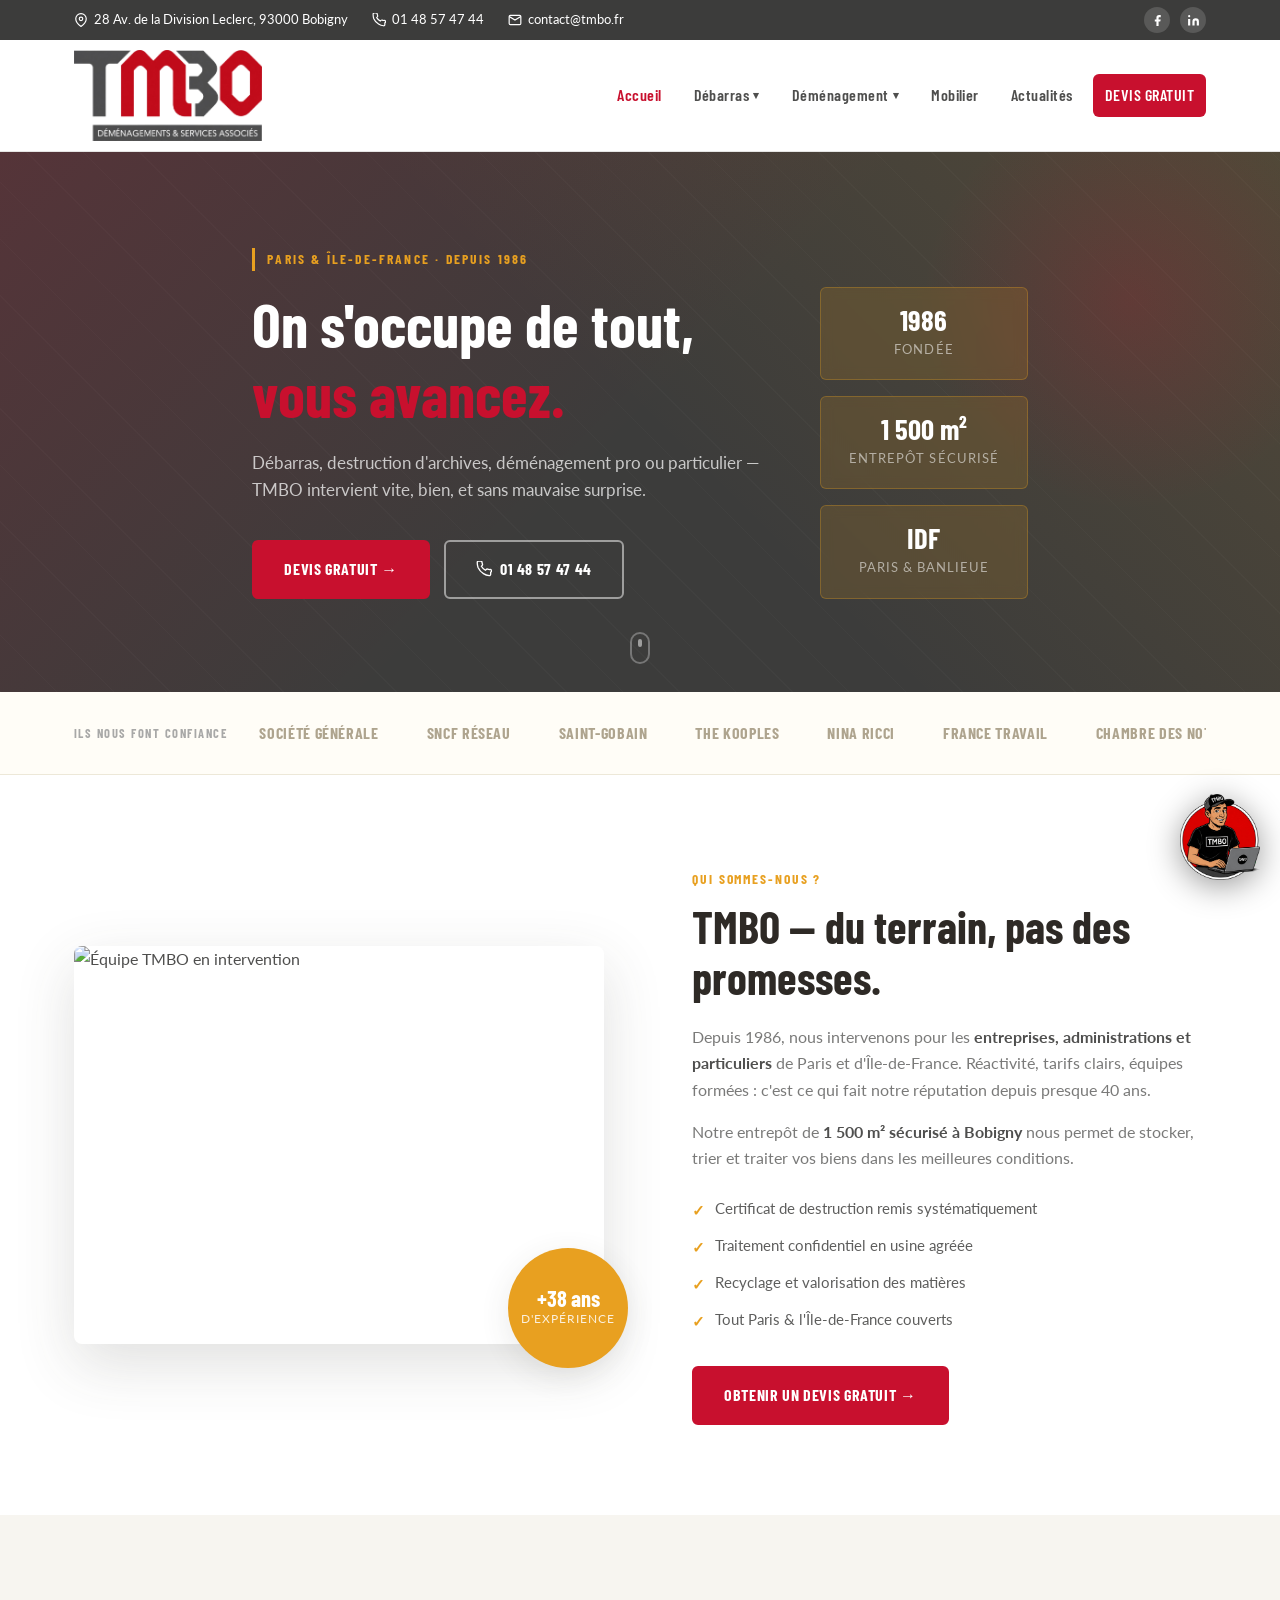
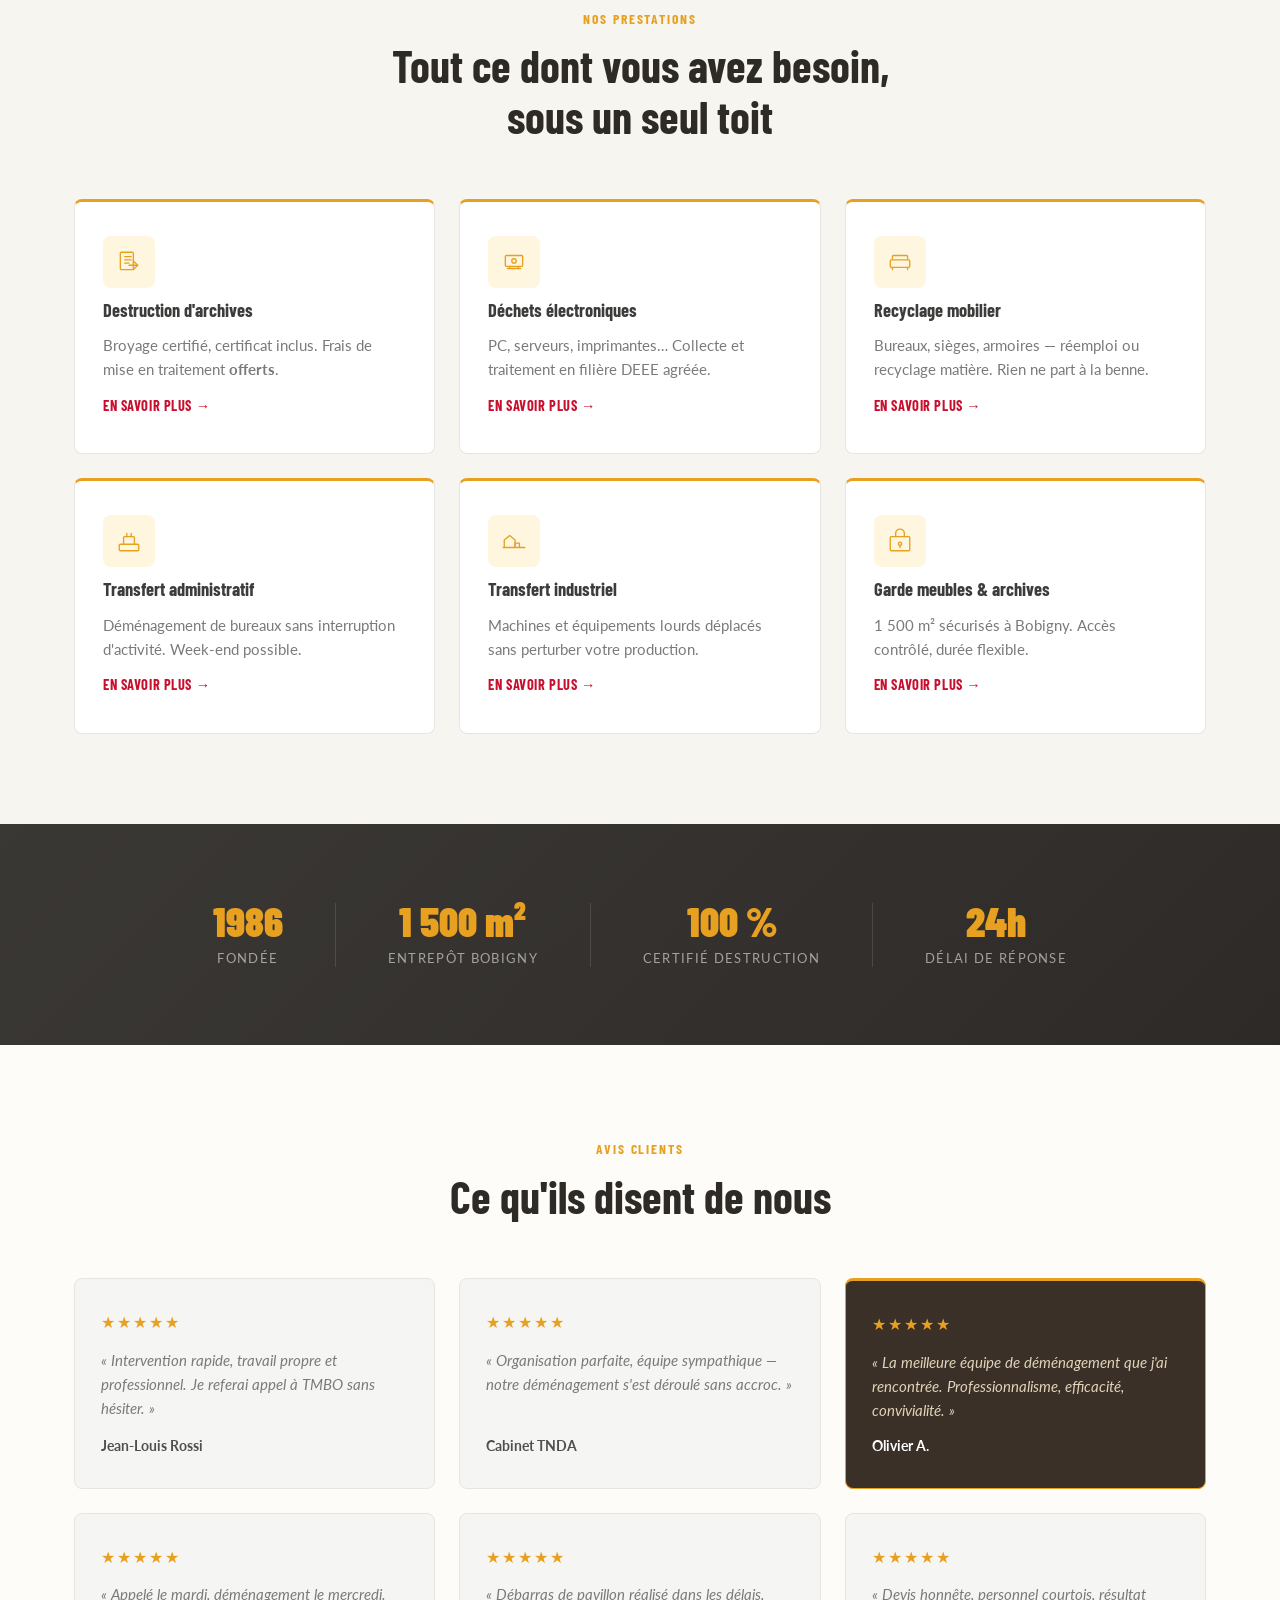
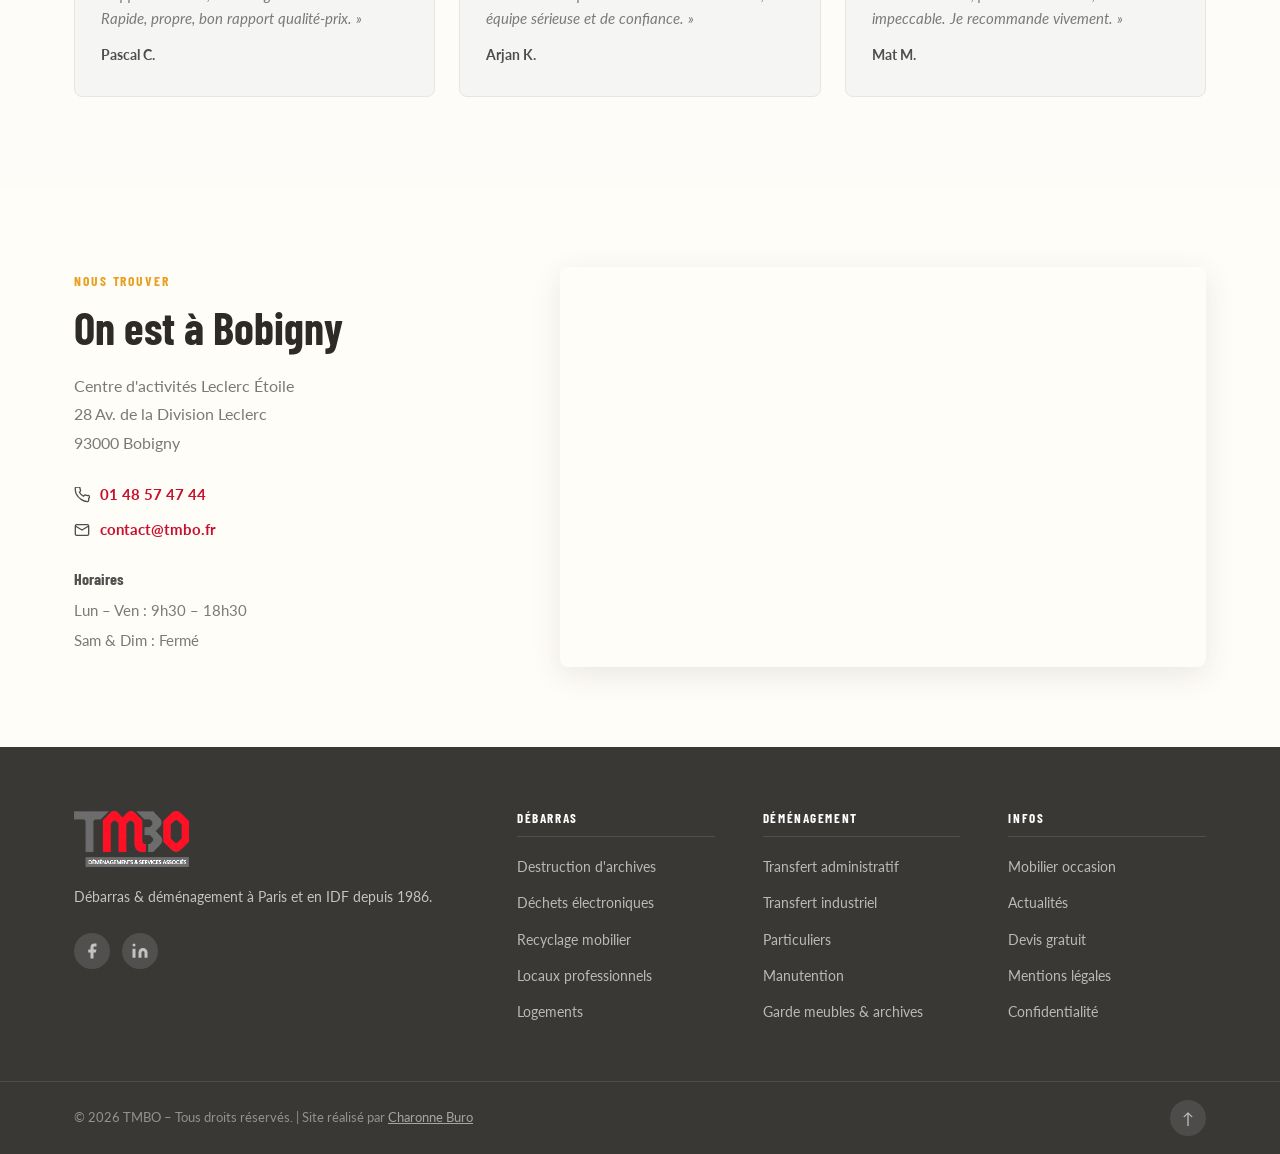
==== index.html @ 0132a160 "upload site base mai 2026 1er jet, test local" ====
<!DOCTYPE html>
<html lang="fr">
<head>
  <meta charset="UTF-8" />
  <meta name="viewport" content="width=device-width, initial-scale=1.0" />
  <meta name="description" content="TMBO – Débarras et déménagement à Paris & IDF depuis 1986. Archives, mobilier, DEEE, transfert pro. Devis gratuit, réponse sous 24h." />
  <meta name="robots" content="index, follow" />
  <title>TMBO – Débarras & Déménagement Paris IDF depuis 1986</title>
  <link rel="preconnect" href="https://fonts.googleapis.com" />
  <link rel="preconnect" href="https://fonts.gstatic.com" crossorigin />
  <link href="https://fonts.googleapis.com/css2?family=Barlow+Condensed:wght@400;600;700;900&family=Lato:wght@300;400;700&display=swap" rel="stylesheet" />
  <link rel="stylesheet" href="style.css" />
</head>
<body>
  <header class="site-header" id="header">
    <div class="header-top">
      <div class="container header-top-inner">
        <div class="header-top-contact">
          <span><svg width="14" height="14" viewBox="0 0 24 24" fill="none" stroke="currentColor" stroke-width="2"><path d="M21 10c0 7-9 13-9 13s-9-6-9-13a9 9 0 0118 0z"/><circle cx="12" cy="10" r="3"/></svg> 28 Av. de la Division Leclerc, 93000 Bobigny</span>
          <span><svg width="14" height="14" viewBox="0 0 24 24" fill="none" stroke="currentColor" stroke-width="2"><path d="M22 16.92v3a2 2 0 01-2.18 2 19.79 19.79 0 01-8.63-3.07A19.5 19.5 0 013.07 9.81 19.79 19.79 0 012 1.18 2 2 0 013.97 0h3a2 2 0 012 1.72c.127.96.361 1.903.7 2.81a2 2 0 01-.45 2.11L8.09 7.91a16 16 0 006 6l1.27-1.27a2 2 0 012.11-.45c.907.339 1.85.573 2.81.7A2 2 0 0122 16.92z"/></svg> <a href="tel:+33148574744">01 48 57 47 44</a></span>
          <span><svg width="14" height="14" viewBox="0 0 24 24" fill="none" stroke="currentColor" stroke-width="2"><path d="M4 4h16c1.1 0 2 .9 2 2v12c0 1.1-.9 2-2 2H4c-1.1 0-2-.9-2-2V6c0-1.1.9-2 2-2z"/><polyline points="22,6 12,12 2,6"/></svg> <a href="mailto:contact@tmbo.fr">contact@tmbo.fr</a></span>
        </div>
        <div class="header-top-social">
          <a href="https://www.facebook.com/TMBO-203880733445598/" target="_blank" rel="noopener" aria-label="Facebook TMBO">
            <svg viewBox="0 0 24 24" fill="currentColor"><path d="M18 2h-3a5 5 0 00-5 5v3H7v4h3v8h4v-8h3l1-4h-4V7a1 1 0 011-1h3z"/></svg>
          </a>
          <a href="https://www.linkedin.com/company/tmbo-93/" target="_blank" rel="noopener" aria-label="LinkedIn TMBO">
            <svg viewBox="0 0 24 24" fill="currentColor"><path d="M16 8a6 6 0 016 6v7h-4v-7a2 2 0 00-2-2 2 2 0 00-2 2v7h-4v-7a6 6 0 016-6zM2 9h4v12H2z"/><circle cx="4" cy="4" r="2"/></svg>
          </a>
        </div>
      </div>
    </div>
    <div class="header-main">
      <div class="container header-main-inner">
        <a href="index.html" class="logo"><img src="logo_tmbo_debarras.png"></a>
        <nav class="nav-desktop" aria-label="Navigation principale">
          <a href="index.html" class="active">Accueil</a>
          <div class="nav-dropdown">
            <a href="debarras.html">Débarras <span class="arrow">&#9662;</span></a>
            <div class="dropdown-menu">
              <a href="debarras.html#papiers">Destruction d'archives</a>
              <a href="debarras.html#deee">Déchets électroniques (DEEE)</a>
              <a href="debarras.html#mobilier">Recyclage mobilier</a>
              <a href="debarras.html#locaux">Locaux professionnels</a>
              <a href="debarras.html#particuliers">Logements particuliers</a>
            </div>
          </div>
          <div class="nav-dropdown">
            <a href="demenagement.html">Déménagement <span class="arrow">&#9662;</span></a>
            <div class="dropdown-menu">
              <a href="demenagement.html#admin">Transfert administratif</a>
              <a href="demenagement.html#industriel">Transfert industriel</a>
              <a href="demenagement.html#particuliers">Particuliers</a>
              <a href="demenagement.html#manutention">Manutention</a>
              <a href="demenagement.html#garde">Garde meubles & archives</a>
            </div>
          </div>
          <a href="mobilier.html">Mobilier</a>
          <a href="actualites.html">Actualités</a>
          <a href="devis.html" class="btn-nav">Devis Gratuit</a>
        </nav>
        <button class="nav-toggle" aria-label="Ouvrir le menu" aria-expanded="false"><span></span><span></span><span></span></button>
      </div>
    </div>
    <nav class="nav-mobile" id="navMobile" aria-label="Navigation mobile">
      <a href="index.html">Accueil</a>
      <a href="debarras.html">Débarras</a>
      <a href="demenagement.html">Déménagement</a>
      <a href="mobilier.html">Mobilier</a>
      <a href="actualites.html">Actualités</a>
      <a href="devis.html" class="btn-nav-mobile">Devis Gratuit</a>
    </nav>
  </header>

  <section class="hero">
    <div class="hero-bg"></div>
    <div class="container hero-inner">
      <div class="hero-text">
        <span class="hero-label">Paris & Île-de-France · Depuis 1986</span>
        <h1>On s'occupe de tout,<br><em>vous avancez.</em></h1>
        <p>Débarras, destruction d'archives, déménagement pro ou particulier — TMBO intervient vite, bien, et sans mauvaise surprise.</p>
        <div class="hero-actions">
          <a href="devis.html" class="btn-primary">Devis gratuit &rarr;</a>
          <a href="tel:+33148574744" class="btn-secondary"><svg width="16" height="16" viewBox="0 0 24 24" fill="none" stroke="currentColor" stroke-width="2"><path d="M22 16.92v3a2 2 0 01-2.18 2 19.79 19.79 0 01-8.63-3.07A19.5 19.5 0 013.07 9.81 19.79 19.79 0 012 1.18 2 2 0 013.97 0h3a2 2 0 012 1.72c.127.96.361 1.903.7 2.81a2 2 0 01-.45 2.11L8.09 7.91a16 16 0 006 6l1.27-1.27a2 2 0 012.11-.45c.907.339 1.85.573 2.81.7A2 2 0 0122 16.92z"/></svg> 01 48 57 47 44</a>
        </div>
      </div>
      <div class="hero-badges">
        <div class="badge"><strong>1986</strong><span>Fondée</span></div>
        <div class="badge"><strong>1 500 m²</strong><span>Entrepôt sécurisé</span></div>
        <div class="badge"><strong>IDF</strong><span>Paris & banlieue</span></div>
      </div>
    </div>
    <div class="hero-scroll"><span></span></div>
  </section>

  <section class="clients-bar">
    <div class="container">
      <p class="clients-label">Ils nous font confiance</p>
      <div class="clients-track-wrapper"><div class="clients-track">
        <span>Société Générale</span><span>SNCF Réseau</span><span>Saint-Gobain</span><span>The Kooples</span><span>Nina Ricci</span><span>France Travail</span><span>Chambre des Notaires</span><span>Valentin Haüy</span>
        <span>Société Générale</span><span>SNCF Réseau</span><span>Saint-Gobain</span><span>The Kooples</span><span>Nina Ricci</span><span>France Travail</span><span>Chambre des Notaires</span><span>Valentin Haüy</span>
      </div></div>
    </div>
  </section>

  <section class="about section-pad">
    <div class="container about-grid">
      <div class="about-img-wrap">
        <img src="https://images.pexels.com/photos/3184338/pexels-photo-3184338.jpeg?auto=compress&cs=tinysrgb&w=1200" alt="Équipe TMBO en intervention" loading="lazy" />
        <div class="about-stamp"><strong>+38 ans</strong><span>d'expérience</span></div>
      </div>
      <div class="about-content">
        <span class="section-label">Qui sommes-nous ?</span>
        <h2>TMBO — du terrain, pas des promesses.</h2>
        <p>Depuis 1986, nous intervenons pour les <strong>entreprises, administrations et particuliers</strong> de Paris et d'Île-de-France. Réactivité, tarifs clairs, équipes formées : c'est ce qui fait notre réputation depuis presque 40 ans.</p>
        <p>Notre entrepôt de <strong>1 500 m² sécurisé à Bobigny</strong> nous permet de stocker, trier et traiter vos biens dans les meilleures conditions.</p>
        <ul class="check-list">
          <li>Certificat de destruction remis systématiquement</li>
          <li>Traitement confidentiel en usine agréée</li>
          <li>Recyclage et valorisation des matières</li>
          <li>Tout Paris & l'Île-de-France couverts</li>
        </ul>
        <a href="devis.html" class="btn-primary">Obtenir un devis gratuit &rarr;</a>
      </div>
    </div>
  </section>

  <section class="services section-pad bg-light">
    <div class="container">
      <div class="section-header">
        <span class="section-label">Nos prestations</span>
        <h2>Tout ce dont vous avez besoin, sous un seul toit</h2>
      </div>
      <div class="services-grid">
        <a href="debarras.html#papiers" class="service-card">
          <div class="service-icon"><svg viewBox="0 0 48 48" fill="none"><rect x="8" y="6" width="24" height="32" rx="2" stroke="currentColor" stroke-width="2.5"/><path d="M16 14h12M16 20h12M16 26h8" stroke="currentColor" stroke-width="2.5" stroke-linecap="round"/><path d="M32 22l8 8-8 8" stroke="currentColor" stroke-width="2.5" stroke-linecap="round" stroke-linejoin="round"/><line x1="24" y1="30" x2="40" y2="30" stroke="currentColor" stroke-width="2.5" stroke-linecap="round"/></svg></div>
          <h3>Destruction d'archives</h3>
          <p>Broyage certifié, certificat inclus. Frais de mise en traitement <strong>offerts</strong>.</p>
          <span class="service-link">En savoir plus →</span>
        </a>
        <a href="debarras.html#deee" class="service-card">
          <div class="service-icon"><svg viewBox="0 0 48 48" fill="none"><rect x="8" y="12" width="32" height="20" rx="2" stroke="currentColor" stroke-width="2.5"/><path d="M16 32v4M32 32v4M12 36h24" stroke="currentColor" stroke-width="2.5" stroke-linecap="round"/><circle cx="24" cy="22" r="4" stroke="currentColor" stroke-width="2.5"/></svg></div>
          <h3>Déchets électroniques</h3>
          <p>PC, serveurs, imprimantes… Collecte et traitement en filière DEEE agréée.</p>
          <span class="service-link">En savoir plus →</span>
        </a>
        <a href="debarras.html#mobilier" class="service-card">
          <div class="service-icon"><svg viewBox="0 0 48 48" fill="none"><rect x="6" y="20" width="36" height="14" rx="2" stroke="currentColor" stroke-width="2.5"/><path d="M10 20v-6a2 2 0 012-2h24a2 2 0 012 2v6" stroke="currentColor" stroke-width="2.5"/><path d="M10 34v4M38 34v4" stroke="currentColor" stroke-width="2.5" stroke-linecap="round"/></svg></div>
          <h3>Recyclage mobilier</h3>
          <p>Bureaux, sièges, armoires — réemploi ou recyclage matière. Rien ne part à la benne.</p>
          <span class="service-link">En savoir plus →</span>
        </a>
        <a href="demenagement.html#admin" class="service-card">
          <div class="service-icon"><svg viewBox="0 0 48 48" fill="none"><rect x="6" y="30" width="36" height="12" rx="2" stroke="currentColor" stroke-width="2.5"/><path d="M14 30V18a2 2 0 012-2h16a2 2 0 012 2v12" stroke="currentColor" stroke-width="2.5"/><path d="M20 16V10M28 16V10" stroke="currentColor" stroke-width="2.5" stroke-linecap="round"/></svg></div>
          <h3>Transfert administratif</h3>
          <p>Déménagement de bureaux sans interruption d'activité. Week-end possible.</p>
          <span class="service-link">En savoir plus →</span>
        </a>
        <a href="demenagement.html#industriel" class="service-card">
          <div class="service-icon"><svg viewBox="0 0 48 48" fill="none"><path d="M6 36V22l10-8 10 8v14" stroke="currentColor" stroke-width="2.5" stroke-linejoin="round"/><path d="M26 36V28h8v8" stroke="currentColor" stroke-width="2.5" stroke-linejoin="round"/><path d="M4 36h40" stroke="currentColor" stroke-width="2.5" stroke-linecap="round"/></svg></div>
          <h3>Transfert industriel</h3>
          <p>Machines et équipements lourds déplacés sans perturber votre production.</p>
          <span class="service-link">En savoir plus →</span>
        </a>
        <a href="demenagement.html#garde" class="service-card">
          <div class="service-icon"><svg viewBox="0 0 48 48" fill="none"><rect x="6" y="16" width="36" height="26" rx="2" stroke="currentColor" stroke-width="2.5"/><path d="M16 16V10a8 8 0 1116 0v6" stroke="currentColor" stroke-width="2.5" stroke-linecap="round"/><circle cx="24" cy="29" r="3" stroke="currentColor" stroke-width="2.5"/><path d="M24 32v4" stroke="currentColor" stroke-width="2.5" stroke-linecap="round"/></svg></div>
          <h3>Garde meubles & archives</h3>
          <p>1 500 m² sécurisés à Bobigny. Accès contrôlé, durée flexible.</p>
          <span class="service-link">En savoir plus →</span>
        </a>
      </div>
    </div>
  </section>

  <section class="stats-band">
    <div class="container stats-grid">
      <div class="stat"><strong class="stat-num">1986</strong><span>Fondée</span></div>
      <div class="stat-sep"></div>
      <div class="stat"><strong class="stat-num">1 500 m²</strong><span>Entrepôt Bobigny</span></div>
      <div class="stat-sep"></div>
      <div class="stat"><strong class="stat-num">100 %</strong><span>Certifié destruction</span></div>
      <div class="stat-sep"></div>
      <div class="stat"><strong class="stat-num">24h</strong><span>Délai de réponse</span></div>
    </div>
  </section>

  <section class="testimonials section-pad">
    <div class="container">
      <div class="section-header">
        <span class="section-label">Avis clients</span>
        <h2>Ce qu'ils disent de nous</h2>
      </div>
      <div class="testi-grid">
        <div class="testi-card"><div class="stars">★★★★★</div><p>« Intervention rapide, travail propre et professionnel. Je referai appel à TMBO sans hésiter. »</p><strong>Jean-Louis Rossi</strong></div>
        <div class="testi-card"><div class="stars">★★★★★</div><p>« Organisation parfaite, équipe sympathique — notre déménagement s'est déroulé sans accroc. »</p><strong>Cabinet TNDA</strong></div>
        <div class="testi-card featured"><div class="stars">★★★★★</div><p>« La meilleure équipe de déménagement que j'ai rencontrée. Professionnalisme, efficacité, convivialité. »</p><strong>Olivier A.</strong></div>
        <div class="testi-card"><div class="stars">★★★★★</div><p>« Appelé le mardi, déménagement le mercredi. Rapide, propre, bon rapport qualité-prix. »</p><strong>Pascal C.</strong></div>
        <div class="testi-card"><div class="stars">★★★★★</div><p>« Débarras de pavillon réalisé dans les délais, équipe sérieuse et de confiance. »</p><strong>Arjan K.</strong></div>
        <div class="testi-card"><div class="stars">★★★★★</div><p>« Devis honnête, personnel courtois, résultat impeccable. Je recommande vivement. »</p><strong>Mat M.</strong></div>
      </div>
    </div>
  </section>

  <section class="map-section">
    <div class="container map-grid">
      <div class="map-info">
        <span class="section-label">Nous trouver</span>
        <h2>On est à Bobigny</h2>
        <p>Centre d'activités Leclerc Étoile<br>28 Av. de la Division Leclerc<br>93000 Bobigny</p>
        <ul class="contact-list">
          <li><svg width="16" height="16" viewBox="0 0 24 24" fill="none" stroke="currentColor" stroke-width="2"><path d="M22 16.92v3a2 2 0 01-2.18 2 19.79 19.79 0 01-8.63-3.07A19.5 19.5 0 013.07 9.81 19.79 19.79 0 012 1.18 2 2 0 013.97 0h3a2 2 0 012 1.72c.127.96.361 1.903.7 2.81a2 2 0 01-.45 2.11L8.09 7.91a16 16 0 006 6l1.27-1.27a2 2 0 012.11-.45c.907.339 1.85.573 2.81.7A2 2 0 0122 16.92z"/></svg> <a href="tel:+33148574744">01 48 57 47 44</a></li>
          <li><svg width="16" height="16" viewBox="0 0 24 24" fill="none" stroke="currentColor" stroke-width="2"><path d="M4 4h16c1.1 0 2 .9 2 2v12c0 1.1-.9 2-2 2H4c-1.1 0-2-.9-2-2V6c0-1.1.9-2 2-2z"/><polyline points="22,6 12,12 2,6"/></svg> <a href="mailto:contact@tmbo.fr">contact@tmbo.fr</a></li>
        </ul>
        <div class="hours">
          <h3>Horaires</h3>
          <p>Lun – Ven : 9h30 – 18h30</p>
          <p>Sam & Dim : Fermé</p>
        </div>
      </div>
      <div class="map-embed">
        <iframe title="TMBO Bobigny" src="https://www.google.com/maps/embed?pb=!1m14!1m8!1m3!1d2622.4065695528475!2d2.4229744!3d48.9076457!3m2!1i1024!2i768!4f13.1!3m3!1m2!1s0x47e66cf120d4ba59%3A0x13aa71e3abd165de!2sT.M.B.O.!5e0!3m2!1sfr!2sfr!4v1623314609708!5m2!1sfr!2sfr" allowfullscreen loading="lazy" referrerpolicy="no-referrer-when-downgrade"></iframe>
      </div>
    </div>
  </section>

<footer class="site-footer">
    <div class="container footer-grid">
      <div class="footer-col footer-brand">
        <img src="logo_tmbo_debarras.png" alt="Logo TMBO"/>
        <p>Débarras &amp; déménagement à Paris et en IDF depuis 1986.</p>
        <div class="social-links">
          <a href="https://www.facebook.com/TMBO-203880733445598/" target="_blank" rel="noopener" aria-label="Facebook"><svg width="18" height="18" viewBox="0 0 24 24" fill="currentColor"><path d="M18 2h-3a5 5 0 00-5 5v3H7v4h3v8h4v-8h3l1-4h-4V7a1 1 0 011-1h3z"/></svg></a>
          <a href="https://www.linkedin.com/company/tmbo-93/" target="_blank" rel="noopener" aria-label="LinkedIn"><svg width="18" height="18" viewBox="0 0 24 24" fill="currentColor"><path d="M16 8a6 6 0 016 6v7h-4v-7a2 2 0 00-2-2 2 2 0 00-2 2v7h-4v-7a6 6 0 016-6zM2 9h4v12H2z"/><circle cx="4" cy="4" r="2"/></svg></a>
        </div>
      </div>
      <div class="footer-col"><h4>Débarras</h4><ul>
        <li><a href="debarras.html#papiers">Destruction d'archives</a></li>
        <li><a href="debarras.html#deee">Déchets électroniques</a></li>
        <li><a href="debarras.html#mobilier">Recyclage mobilier</a></li>
        <li><a href="debarras.html#locaux">Locaux professionnels</a></li>
        <li><a href="debarras.html#particuliers">Logements</a></li>
      </ul></div>
      <div class="footer-col"><h4>Déménagement</h4><ul>
        <li><a href="demenagement.html#admin">Transfert administratif</a></li>
        <li><a href="demenagement.html#industriel">Transfert industriel</a></li>
        <li><a href="demenagement.html#particuliers">Particuliers</a></li>
        <li><a href="demenagement.html#manutention">Manutention</a></li>
        <li><a href="demenagement.html#garde">Garde meubles &amp; archives</a></li>
      </ul></div>
      <div class="footer-col"><h4>Infos</h4><ul>
        <li><a href="mobilier.html">Mobilier occasion</a></li>
        <li><a href="actualites.html">Actualités</a></li>
        <li><a href="devis.html">Devis gratuit</a></li>
        <li><a href="mentions-legales.html">Mentions légales</a></li>
        <li><a href="politique-confidentialite.html">Confidentialité</a></li>
      </ul></div>
    </div>
    <div class="footer-bottom"><div class="container">
      <p>© <span id="year"></span> TMBO – Tous droits réservés. | Site réalisé par <a href="https://www.charonneburo.com" target="_blank" rel="noopener" style="color:rgba(255,255,255,.55);text-decoration:underline;">Charonne Buro</a></p>
      <a href="#header" class="back-top" aria-label="Haut de page">↑</a>
    </div></div>
  </footer>

      <script>
    document.getElementById('year').textContent = new Date().getFullYear();
    // Nav burger
    const toggle = document.querySelector('.nav-toggle');
    const nav = document.getElementById('navMobile');
    if(toggle&&nav){toggle.addEventListener('click',()=>{const o=toggle.getAttribute('aria-expanded')==='true';toggle.setAttribute('aria-expanded',String(!o));nav.classList.toggle('open');toggle.classList.toggle('active');});}
    // Header shadow on scroll
    window.addEventListener('scroll',()=>{const h=document.getElementById('header');if(h)h.classList.toggle('scrolled',window.scrollY>60);});
    // Fade-in observer — OBLIGATOIRE sinon les éléments restent invisibles
    const obs=new IntersectionObserver(entries=>{entries.forEach(e=>{if(e.isIntersecting){e.target.classList.add('visible');obs.unobserve(e.target);}});},{threshold:.08});
    document.querySelectorAll('.fade-in').forEach(el=>obs.observe(el));
  </script>
  <script src="mascotte.js"></script>
</body>
</html>
---- style.css ----
/* ================================================
   TMBO – Feuille de style principale
   Palette : Gris logo TMBO (#3c3c3b) + Rouge (#c8102e)
   Typo : Barlow Condensed (titres) + Lato (corps)
   ================================================ */

:root {
  --red:       #c8102e;
  --red-dark:  #a00c24;
  --red-light: #fdeaed;
  --amber:     #e8a020;
  --amber-light: #fff6e0;
  --warm-bg:   #fdfcf9;
  --grey-900:  #3c3c3b;   /* gris exact du logo TMBO */
  --grey-800:  #4f4f4e;   /* gris moyen — corps de texte */
  --grey-700:  #5e5e5d;
  --grey-600:  #7a7a79;
  --grey-400:  #a8a8a7;
  --grey-200:  #e5e5e4;
  --grey-100:  #f5f5f4;   /* fond très clair chaud */
  --grey-50:   #fafaf9;   /* quasi blanc */
  --white:     #ffffff;
  --shadow-sm: 0 2px 8px rgba(60,60,59,.07);
  --shadow-md: 0 8px 30px rgba(60,60,59,.11);
  --shadow-lg: 0 20px 60px rgba(60,60,59,.16);
  --radius:    6px;
  --transition: .25s ease;
  --font-title: 'Barlow Condensed', sans-serif;
  --font-body:  'Lato', sans-serif;
  --container: 1180px;
}

/* ===== RESET ===== */
*, *::before, *::after { box-sizing: border-box; margin: 0; padding: 0; }
html { scroll-behavior: smooth; }
body {
  font-family: var(--font-body);
  font-size: 16px;
  line-height: 1.65;
  color: var(--grey-800);
  background: var(--warm-bg);
  -webkit-font-smoothing: antialiased;
}
img { max-width: 100%; display: block; }
a { text-decoration: none; color: inherit; }
ul { list-style: none; }

.container {
  max-width: var(--container);
  margin: 0 auto;
  padding: 0 24px;
}
.section-pad { padding: 90px 0; }
.bg-light { background: #f7f5f0; }

/* ===== FADE-IN ANIMATION ===== */
.fade-in { opacity: 0; transform: translateY(28px); transition: opacity .55s ease, transform .55s ease; }
.fade-in.visible { opacity: 1; transform: none; }

/* ===== TYPOGRAPHY ===== */
h1, h2, h3, h4 { font-family: var(--font-title); font-weight: 700; line-height: 1.15; }
h1 { font-size: clamp(2.4rem, 5vw, 3.8rem); }
h2 { font-size: clamp(1.8rem, 3.5vw, 2.8rem); color: #2e2a26; }
h3 { font-size: 1.3rem; }
h4 { font-size: 1rem; font-weight: 700; letter-spacing: .06em; text-transform: uppercase; }

.section-label {
  display: inline-block;
  font-family: var(--font-title);
  font-size: .85rem;
  font-weight: 700;
  letter-spacing: .14em;
  text-transform: uppercase;
  color: var(--amber);
  margin-bottom: 10px;
}
.section-header { text-align: center; margin-bottom: 56px; }
.section-header h2 { color: #2e2a26; }
.section-header h2 { max-width: 560px; margin: 0 auto; }

/* ===== BUTTONS ===== */
.btn-primary {
  display: inline-flex; align-items: center; gap: 8px;
  background: var(--red); color: var(--white);
  font-family: var(--font-title); font-size: 1rem; font-weight: 700; letter-spacing: .04em; text-transform: uppercase;
  padding: 14px 30px; border-radius: var(--radius);
  transition: background var(--transition), transform var(--transition), box-shadow var(--transition);
  border: 2px solid var(--red);
}
.btn-primary:hover { background: var(--red-dark); border-color: var(--red-dark); transform: translateY(-2px); box-shadow: 0 8px 24px rgba(200,16,46,.35); }

.btn-secondary {
  display: inline-flex; align-items: center; gap: 8px;
  background: transparent; color: var(--white);
  font-family: var(--font-title); font-size: 1rem; font-weight: 700; letter-spacing: .04em; text-transform: uppercase;
  padding: 14px 30px; border-radius: var(--radius);
  border: 2px solid rgba(255,255,255,.5);
  transition: border-color var(--transition), background var(--transition);
}
.btn-secondary:hover { border-color: var(--white); background: rgba(255,255,255,.1); }

.btn-outline {
  display: inline-flex; align-items: center; gap: 8px;
  background: transparent; color: var(--red);
  font-family: var(--font-title); font-size: 1rem; font-weight: 700; letter-spacing: .04em; text-transform: uppercase;
  padding: 13px 30px; border-radius: var(--radius);
  border: 2px solid var(--red);
  transition: background var(--transition), color var(--transition);
}
.btn-outline:hover { background: var(--red); color: var(--white); }

.btn-white {
  display: inline-flex; align-items: center; gap: 8px;
  background: var(--white); color: var(--grey-900);
  font-family: var(--font-title); font-size: 1rem; font-weight: 700; letter-spacing: .04em; text-transform: uppercase;
  padding: 14px 30px; border-radius: var(--radius);
  border: 2px solid var(--white);
  transition: background var(--transition), color var(--transition), transform var(--transition);
}
.btn-white:hover { background: var(--grey-200); transform: translateY(-2px); }

.btn-nav {
  display: inline-block;
  background: var(--red); color: var(--white) !important;
  font-family: var(--font-title); font-size: .9rem; font-weight: 700; letter-spacing: .06em; text-transform: uppercase;
  padding: 9px 22px; border-radius: var(--radius);
  transition: background var(--transition);
}
.btn-nav:hover { background: var(--red-dark); }

.btn-nav-mobile {
  display: block;
  background: var(--red); color: var(--white) !important;
  font-family: var(--font-title); font-weight: 700; text-align: center; text-transform: uppercase;
  padding: 14px 24px; margin: 12px 16px;
  border-radius: var(--radius);
}

/* ===== HEADER ===== */
.site-header {
  position: sticky; top: 0; z-index: 1000;
  background: var(--white);
  transition: box-shadow var(--transition);
}
.site-header.scrolled { box-shadow: var(--shadow-md); }

.header-top {
  background: var(--grey-900);
  color: #ffffff;
  font-size: .8rem;
  padding: 7px 0;
}
.header-top-inner {
  display: flex; align-items: center; gap: 24px;
  flex-wrap: wrap;
}
.header-top-inner .header-top-contact { display: flex; align-items: center; gap: 24px; flex: 1; flex-wrap: wrap; }
.header-top-inner .header-top-social { display: flex; align-items: center; gap: 10px; margin-left: auto; }
.header-top-inner .header-top-social a {
  display: flex; align-items: center; justify-content: center;
  width: 26px; height: 26px; border-radius: 50%;
  background: rgba(255,255,255,.15);
  color: #ffffff;
  transition: background var(--transition), color var(--transition);
}
.header-top-inner .header-top-social a:hover { background: var(--red); color: var(--white); }
.header-top-inner .header-top-social svg { width: 13px; height: 13px; }
.header-top-inner span { display: flex; align-items: center; gap: 6px; color: #ffffff; }
.header-top-inner a { color: #ffffff; transition: color var(--transition); }
.header-top-inner a:hover { color: rgba(255,255,255,.75); }

.header-main { border-bottom: 1px solid var(--grey-200); background: var(--white); }
.header-main-inner {
  display: flex; align-items: center; justify-content: space-between; gap: 24px;
  padding-top: 10px; padding-bottom: 10px;
}
.logo img { height: 91px; width: auto; object-fit: contain; }

.nav-desktop {
  display: flex; align-items: center; gap: 8px;
}
.nav-desktop > a {
  font-family: var(--font-title); font-weight: 600; font-size: 1rem; letter-spacing: .03em;
  color: var(--grey-800); padding: 8px 12px; border-radius: var(--radius);
  transition: color var(--transition), background var(--transition);
}
.nav-desktop > a:hover, .nav-desktop > a.active { color: var(--red); }

.nav-dropdown { position: relative; }
.nav-dropdown > a {
  font-family: var(--font-title); font-weight: 600; font-size: 1rem; letter-spacing: .03em;
  color: var(--grey-800); padding: 8px 12px; border-radius: var(--radius);
  cursor: pointer; display: flex; align-items: center; gap: 4px;
  transition: color var(--transition);
}
.nav-dropdown > a:hover { color: var(--red); }
.arrow { font-size: .7rem; }
.dropdown-menu {
  position: absolute; top: calc(100% + 8px); left: 0;
  background: var(--white); border-radius: var(--radius);
  box-shadow: var(--shadow-lg);
  min-width: 240px; padding: 8px 0;
  opacity: 0; pointer-events: none; transform: translateY(8px);
  transition: opacity var(--transition), transform var(--transition);
  border-top: 3px solid var(--red);
}
.nav-dropdown:hover .dropdown-menu { opacity: 1; pointer-events: auto; transform: none; }
.dropdown-menu a {
  display: block; padding: 10px 20px;
  font-size: .92rem; color: var(--grey-800);
  transition: background var(--transition), color var(--transition);
}
.dropdown-menu a:hover { background: var(--grey-100); color: var(--red); }

.nav-toggle {
  display: none; flex-direction: column; gap: 5px; padding: 8px;
  background: none; border: none; cursor: pointer; border-radius: var(--radius);
}
.nav-toggle span {
  display: block; width: 24px; height: 2px; background: var(--grey-900);
  transition: transform .3s ease, opacity .3s ease;
}
.nav-toggle.active span:nth-child(1) { transform: translateY(7px) rotate(45deg); }
.nav-toggle.active span:nth-child(2) { opacity: 0; }
.nav-toggle.active span:nth-child(3) { transform: translateY(-7px) rotate(-45deg); }

.nav-mobile {
  display: none; flex-direction: column; background: var(--white);
  border-top: 1px solid var(--grey-200); padding: 8px 0 16px;
  box-shadow: var(--shadow-md);
}
.nav-mobile.open { display: flex; }
.nav-mobile a:not(.btn-nav-mobile) {
  padding: 13px 24px; font-family: var(--font-title); font-weight: 600; font-size: 1.05rem;
  color: var(--grey-800); border-bottom: 1px solid var(--grey-200);
}
.nav-mobile a:not(.btn-nav-mobile):hover { color: var(--red); background: var(--grey-100); }

/* ===== HERO ===== */
.hero {
  position: relative; overflow: hidden;
  background: var(--grey-900);
  min-height: 540px;
  display: flex; align-items: center;
}
.hero-bg {
  position: absolute; inset: 0;
  background:
    linear-gradient(135deg, rgba(200,16,46,.18) 0%, transparent 50%),
    linear-gradient(225deg, rgba(232,160,32,.12) 0%, transparent 50%),
    repeating-linear-gradient(45deg, rgba(255,255,255,.018) 0px, rgba(255,255,255,.018) 1px, transparent 1px, transparent 40px);
}
.hero-bg::after {
  content: '';
  position: absolute; right: -60px; top: -60px;
  width: 420px; height: 420px;
  background: radial-gradient(circle, rgba(200,16,46,.18) 0%, transparent 70%);
  border-radius: 50%;
}
.hero-inner {
  position: relative; z-index: 1;
  display: flex; align-items: flex-end; justify-content: space-between;
  gap: 48px; padding-top: 80px; padding-bottom: 80px;
  flex-wrap: wrap;
}
.hero-text { flex: 1 1 480px; }
.hero-label {
  display: inline-block;
  font-family: var(--font-title); font-size: .85rem; font-weight: 700;
  letter-spacing: .16em; text-transform: uppercase;
  color: var(--amber); margin-bottom: 18px;
  border-left: 3px solid var(--amber); padding-left: 12px;
}
.hero-text h1 { color: var(--white); margin-bottom: 20px; }
.hero-text h1 em { color: var(--red); font-style: normal; }
.hero-text p { color: rgba(255,255,255,.72); font-size: 1.05rem; max-width: 520px; margin-bottom: 36px; }
.hero-actions { display: flex; gap: 14px; flex-wrap: wrap; }

.hero-badges {
  display: flex; flex-direction: column; gap: 16px;
  flex-shrink: 0;
}
.badge {
  background: rgba(232,160,32,.15); border: 1px solid rgba(232,160,32,.3);
  border-radius: var(--radius); padding: 18px 28px; text-align: center;
  backdrop-filter: blur(6px);
}
.badge strong { display: block; font-family: var(--font-title); font-size: 1.8rem; color: var(--white); line-height: 1; }
.badge span { font-size: .8rem; color: rgba(255,255,255,.55); letter-spacing: .08em; text-transform: uppercase; }

.hero-scroll {
  position: absolute; bottom: 28px; left: 50%;
  transform: translateX(-50%);
}
.hero-scroll span {
  display: block; width: 20px; height: 32px;
  border: 2px solid rgba(255,255,255,.3); border-radius: 12px;
  position: relative;
}
.hero-scroll span::after {
  content: '';
  position: absolute; top: 5px; left: 50%; transform: translateX(-50%);
  width: 4px; height: 8px; background: rgba(255,255,255,.5); border-radius: 2px;
  animation: scrollDot 1.8s ease infinite;
}
@keyframes scrollDot { 0%,100% { top: 5px; opacity: 1; } 80% { top: 15px; opacity: 0; } }

/* ===== CLIENTS BAR ===== */
.clients-bar {
  background: #fffdf7;
  border-bottom: 1px solid #ede8d8;
  padding: 28px 0;
  overflow: hidden;
}
.clients-bar .container { display: flex; align-items: center; gap: 32px; }
.clients-label {
  font-family: var(--font-title); font-size: .78rem; font-weight: 700;
  letter-spacing: .12em; text-transform: uppercase;
  color: var(--grey-400); white-space: nowrap; flex-shrink: 0;
}
.clients-track-wrapper { overflow: hidden; flex: 1; }
.clients-track {
  display: flex; gap: 48px; align-items: center;
  animation: marquee 28s linear infinite;
  width: max-content;
}
.clients-track span {
  font-family: var(--font-title); font-size: 1rem; font-weight: 700;
  color: #7a6a4a; white-space: nowrap; letter-spacing: .04em; text-transform: uppercase;
  opacity: .6; transition: opacity var(--transition);
}
.clients-track span:hover { opacity: 1; }
@keyframes marquee { from { transform: translateX(0); } to { transform: translateX(-50%); } }

/* ===== ABOUT ===== */
.about { background: #fff; }
.about-grid {
  display: grid; grid-template-columns: 1fr 1fr; gap: 72px; align-items: center;
}
.about-img-wrap { position: relative; }
.about-img-wrap img {
  border-radius: 8px; box-shadow: var(--shadow-lg);
  object-fit: cover; width: 100%; aspect-ratio: 4/3;
}
.about-stamp {
  position: absolute; bottom: -24px; right: -24px;
  background: var(--amber); color: var(--white);
  border-radius: 50%; width: 120px; height: 120px;
  display: flex; flex-direction: column; align-items: center; justify-content: center;
  text-align: center; box-shadow: var(--shadow-md);
}
.about-stamp strong { font-family: var(--font-title); font-size: 1.4rem; line-height: 1; }
.about-stamp span { font-size: .72rem; letter-spacing: .08em; text-transform: uppercase; opacity: .85; }

.about-content { padding-left: 16px; }
.about-content h2 { color: #2e2a26; }
.about-content h2 { margin-bottom: 20px; }
.about-content p { color: var(--grey-600); margin-bottom: 16px; }
.about-content p strong { color: var(--grey-800); }

.check-list { margin: 24px 0 32px; display: flex; flex-direction: column; gap: 10px; }
.check-list li {
  display: flex; align-items: flex-start; gap: 10px;
  font-size: .95rem; color: var(--grey-700);
}
.check-list li::before {
  content: '✓'; font-weight: 700; color: var(--amber);
  flex-shrink: 0; margin-top: 2px;
}

/* ===== SERVICES ===== */
.services-grid {
  display: grid;
  grid-template-columns: repeat(auto-fit, minmax(300px, 1fr));
  gap: 24px;
}
.service-card {
  background: var(--white); border-radius: 8px;
  border: 1px solid var(--grey-200);
  border-top: 3px solid var(--amber);
  padding: 34px 28px 36px; cursor: pointer;
  transition: border-color var(--transition), box-shadow var(--transition), transform var(--transition);
  display: flex; flex-direction: column; gap: 12px;
}
.service-card:hover {
  border-color: var(--amber); box-shadow: var(--shadow-md);
  transform: translateY(-4px);
}
.service-icon {
  width: 52px; height: 52px;
  background: var(--amber-light); border-radius: 8px;
  display: flex; align-items: center; justify-content: center;
  color: var(--amber);
  transition: background var(--transition);
}
.service-card:hover .service-icon { background: var(--amber); color: var(--white); }
.service-icon svg { width: 26px; height: 26px; }
.service-card h3 { font-size: 1.15rem; color: var(--grey-900); }
.service-card p { font-size: .92rem; color: var(--grey-600); flex: 1; }
.service-link { font-family: var(--font-title); font-size: .9rem; font-weight: 700; color: var(--red); letter-spacing: .04em; text-transform: uppercase; }

/* ===== STATS ===== */
.stats-band { background: linear-gradient(135deg, #3a3835 0%, #2e2a28 100%); padding: 56px 0; }
.stats-grid {
  display: flex; align-items: center; justify-content: center;
  gap: 0; flex-wrap: wrap;
}
.stat { text-align: center; padding: 20px 52px; }
.stat-num {
  display: block; font-family: var(--font-title); font-size: 2.6rem; font-weight: 900;
  color: var(--amber); line-height: 1;
}
.stat span { display: block; font-size: .82rem; color: rgba(255,255,255,.55); letter-spacing: .1em; text-transform: uppercase; margin-top: 6px; }
.stat-sep { width: 1px; height: 64px; background: rgba(255,255,255,.12); }

/* ===== TESTIMONIALS ===== */
.testi-grid {
  display: grid; grid-template-columns: repeat(auto-fit, minmax(280px, 1fr));
  gap: 24px;
}
.testi-card {
  background: var(--grey-100); border-radius: 8px;
  padding: 30px 26px; display: flex; flex-direction: column; gap: 12px;
  border: 1px solid var(--grey-200);
  transition: box-shadow var(--transition), transform var(--transition);
}
.testi-card:hover { box-shadow: var(--shadow-md); transform: translateY(-3px); }
.testi-card.featured {
  background: #3a3028; border-color: var(--amber);
  border-top: 3px solid var(--amber);
}
.testi-card.featured p { color: rgba(255,240,210,.85); }
.testi-card.featured strong { color: var(--white); }
.stars { color: var(--amber); font-size: 1rem; letter-spacing: 2px; }
.testi-card p { font-size: .92rem; color: var(--grey-600); font-style: italic; flex: 1; }
.testi-card strong { font-size: .88rem; color: var(--grey-800); }
.testi-cta { text-align: center; margin-top: 40px; }

/* ===== CTA BAND ===== */
.cta-band { background: linear-gradient(135deg, #c8102e 0%, #b8280e 60%, #9a1a08 100%); padding: 60px 0; }
.cta-inner {
  display: flex; align-items: center; justify-content: space-between;
  gap: 36px; flex-wrap: wrap;
}
.cta-inner h2 { color: var(--white); }
.cta-inner p { color: rgba(255,255,255,.85); margin-top: 6px; }
.cta-actions { display: flex; gap: 14px; flex-wrap: wrap; }

/* ===== MAP ===== */
.map-section { padding: 80px 0; background: #fffdf7; }
.map-grid { display: grid; grid-template-columns: 1fr 1.5fr; gap: 56px; align-items: start; }
.map-info h2 { margin-bottom: 18px; }
.map-info p { color: var(--grey-600); margin-bottom: 24px; line-height: 1.8; }
.contact-list { display: flex; flex-direction: column; gap: 10px; margin-bottom: 28px; }
.contact-list li { display: flex; align-items: center; gap: 10px; font-size: .95rem; }
.contact-list a { color: var(--red); font-weight: 700; }
.contact-list a:hover { text-decoration: underline; }
.hours h3 { font-size: 1rem; margin-bottom: 8px; }
.hours p { color: var(--grey-600); font-size: .92rem; margin-bottom: 4px; }

.map-embed { border-radius: 8px; overflow: hidden; box-shadow: var(--shadow-md); }
.map-embed iframe { width: 100%; height: 400px; border: none; display: block; }

/* ===== FOOTER ===== */
.site-footer { background: #3a3835; color: rgba(255,255,255,.75); padding-top: 64px; }
.footer-grid {
  display: grid; grid-template-columns: 2fr 1fr 1fr 1fr;
  gap: 48px; padding-bottom: 56px;
}
.footer-brand img { height: 56px; width: auto; filter: brightness(1.4); margin-bottom: 18px; }
.footer-brand p { font-size: .9rem; line-height: 1.7; margin-bottom: 24px; color: rgba(255,255,255,.7); }
.social-links { display: flex; gap: 12px; }
.social-links a {
  width: 36px; height: 36px; border-radius: 50%;
  background: rgba(255,255,255,.12); display: flex; align-items: center; justify-content: center;
  color: rgba(255,255,255,.75);
  transition: background var(--transition), color var(--transition);
}
.social-links a:hover { background: var(--red); color: var(--white); }

.footer-col h4 {
  font-family: var(--font-title); font-size: .82rem; font-weight: 700;
  letter-spacing: .12em; text-transform: uppercase; color: var(--white);
  margin-bottom: 16px; padding-bottom: 10px;
  border-bottom: 1px solid rgba(255,255,255,.12);
}
.footer-col ul { display: flex; flex-direction: column; gap: 10px; }
.footer-col a { font-size: .88rem; color: rgba(255,255,255,.65); transition: color var(--transition); }
.footer-col a:hover { color: var(--red); }

.footer-bottom {
  border-top: 1px solid rgba(255,255,255,.1);
  padding: 18px 0;
}
.footer-bottom .container {
  display: flex; align-items: center; justify-content: space-between;
}
.footer-bottom p { font-size: .8rem; color: rgba(255,255,255,.45); }
.back-top {
  width: 36px; height: 36px; border-radius: 50%;
  background: rgba(255,255,255,.1); display: flex; align-items: center; justify-content: center;
  color: rgba(255,255,255,.65); font-size: 1rem;
  transition: background var(--transition), color var(--transition);
}
.back-top:hover { background: var(--red); color: var(--white); }

/* ===== DEVIS PAGE ===== */
.page-hero {
  background: #3a3835;
  padding: 72px 0;
  text-align: center;
}
.page-hero h1 { color: var(--white); margin-bottom: 12px; }
.page-hero p { color: rgba(255,255,255,.65); font-size: 1.05rem; }

.devis-section { padding: 72px 0; }
.devis-grid { display: grid; grid-template-columns: 1.6fr 1fr; gap: 64px; align-items: start; }

.form-card {
  background: var(--white); border-radius: 10px;
  box-shadow: var(--shadow-md); padding: 48px;
  border-top: 4px solid var(--red);
}
.form-card h2 { margin-bottom: 8px; }
.form-card .sub { color: var(--grey-400); font-size: .92rem; margin-bottom: 32px; }

.form-group { margin-bottom: 22px; }
.form-row { display: grid; grid-template-columns: 1fr 1fr; gap: 18px; }
.form-group label {
  display: block; font-size: .88rem; font-weight: 700;
  color: var(--grey-800); margin-bottom: 6px;
}
.form-group label .req { color: var(--red); }
.form-group input,
.form-group select,
.form-group textarea {
  width: 100%; padding: 12px 16px;
  border: 1.5px solid var(--grey-200); border-radius: var(--radius);
  font-family: var(--font-body); font-size: .95rem; color: var(--grey-800);
  background: var(--white);
  transition: border-color var(--transition), box-shadow var(--transition);
  outline: none;
}
.form-group input:focus,
.form-group select:focus,
.form-group textarea:focus {
  border-color: var(--red); box-shadow: 0 0 0 3px rgba(200,16,46,.1);
}
.form-group textarea { resize: vertical; min-height: 120px; }

/* Honeypot */
.honeypot { position: absolute; left: -9999px; opacity: 0; pointer-events: none; tab-index: -1; }

.form-note { font-size: .82rem; color: var(--grey-400); margin-top: 10px; }
.form-submit { width: 100%; margin-top: 8px; font-size: 1.05rem; padding: 16px; cursor: pointer; }

.form-success {
  display: none; background: #e8f5e9; border: 1.5px solid #66bb6a;
  border-radius: var(--radius); padding: 18px 22px;
  color: #2e7d32; font-weight: 700; margin-top: 18px;
}
.form-error {
  display: none; background: var(--red-light); border: 1.5px solid var(--red);
  border-radius: var(--radius); padding: 14px 18px;
  color: var(--red-dark); font-size: .88rem; margin-top: 10px;
}

.devis-aside h3 { margin-bottom: 16px; }
.aside-card {
  background: var(--grey-100); border-radius: 8px;
  padding: 28px; margin-bottom: 20px;
  border-left: 4px solid var(--red);
}
.aside-card h4 { margin-bottom: 10px; font-size: .85rem; }
.aside-card p { font-size: .9rem; color: var(--grey-600); }
.aside-card a { color: var(--red); font-weight: 700; }

/* ===== RESPONSIVE ===== */
@media (max-width: 900px) {
  .nav-desktop { display: none; }
  .nav-toggle { display: flex; }

  .hero-inner { padding-top: 60px; padding-bottom: 60px; }
  .hero-badges { flex-direction: row; }

  .about-grid { grid-template-columns: 1fr; gap: 48px; }
  .about-stamp { right: 16px; }

  .footer-grid { grid-template-columns: 1fr 1fr; gap: 36px; }
  .footer-brand { grid-column: 1 / -1; }

  .devis-grid { grid-template-columns: 1fr; }
  .map-grid { grid-template-columns: 1fr; }
  .stats-grid { gap: 0; }
  .stat { padding: 20px 28px; }
  .stat-sep { height: 1px; width: 64px; }
}

@media (max-width: 600px) {
  .section-pad { padding: 60px 0; }
  .hero-badges { display: none; }
  .form-row { grid-template-columns: 1fr; }
  .footer-grid { grid-template-columns: 1fr; }
  .cta-inner { text-align: center; justify-content: center; }
  .header-top { display: none; }
  .stats-grid { flex-direction: column; }
  .stat-sep { width: 64px; height: 1px; }
  .clients-bar .container { flex-direction: column; gap: 12px; }
  .form-card { padding: 28px 20px; }
}
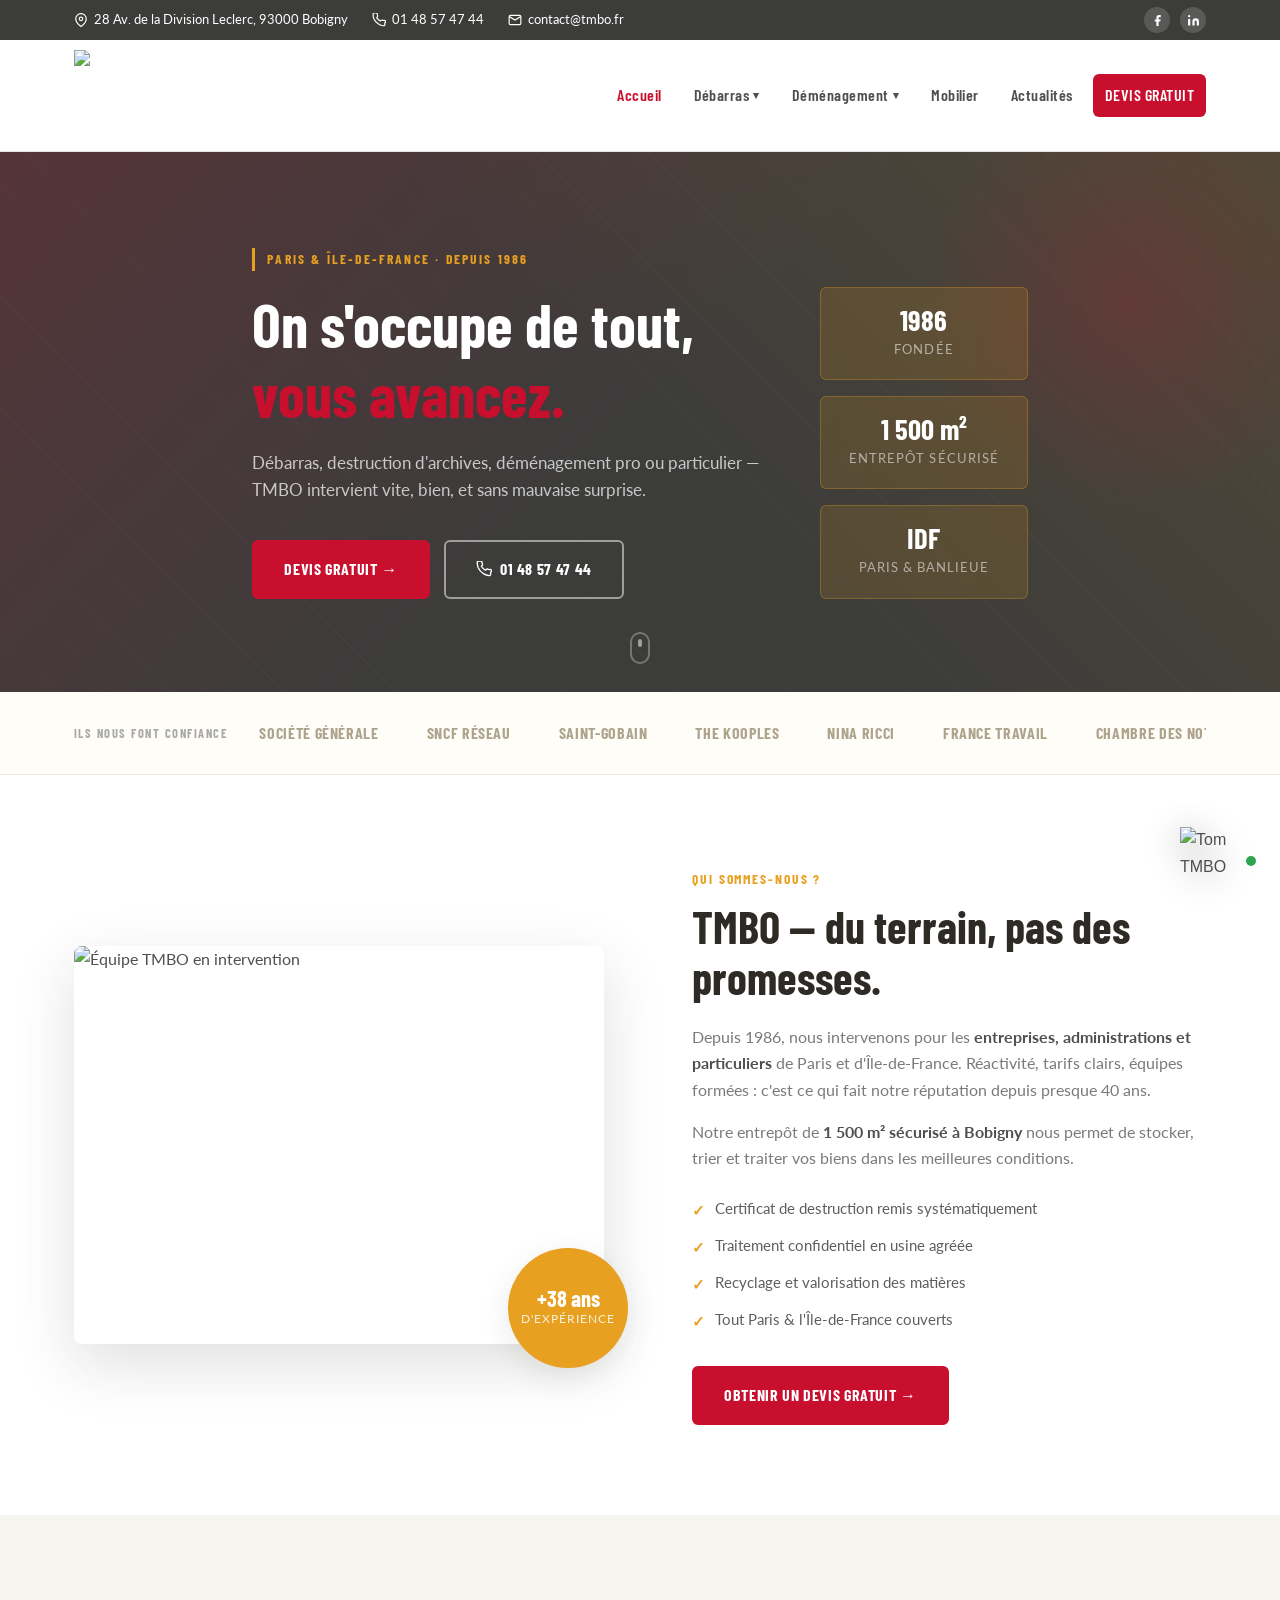
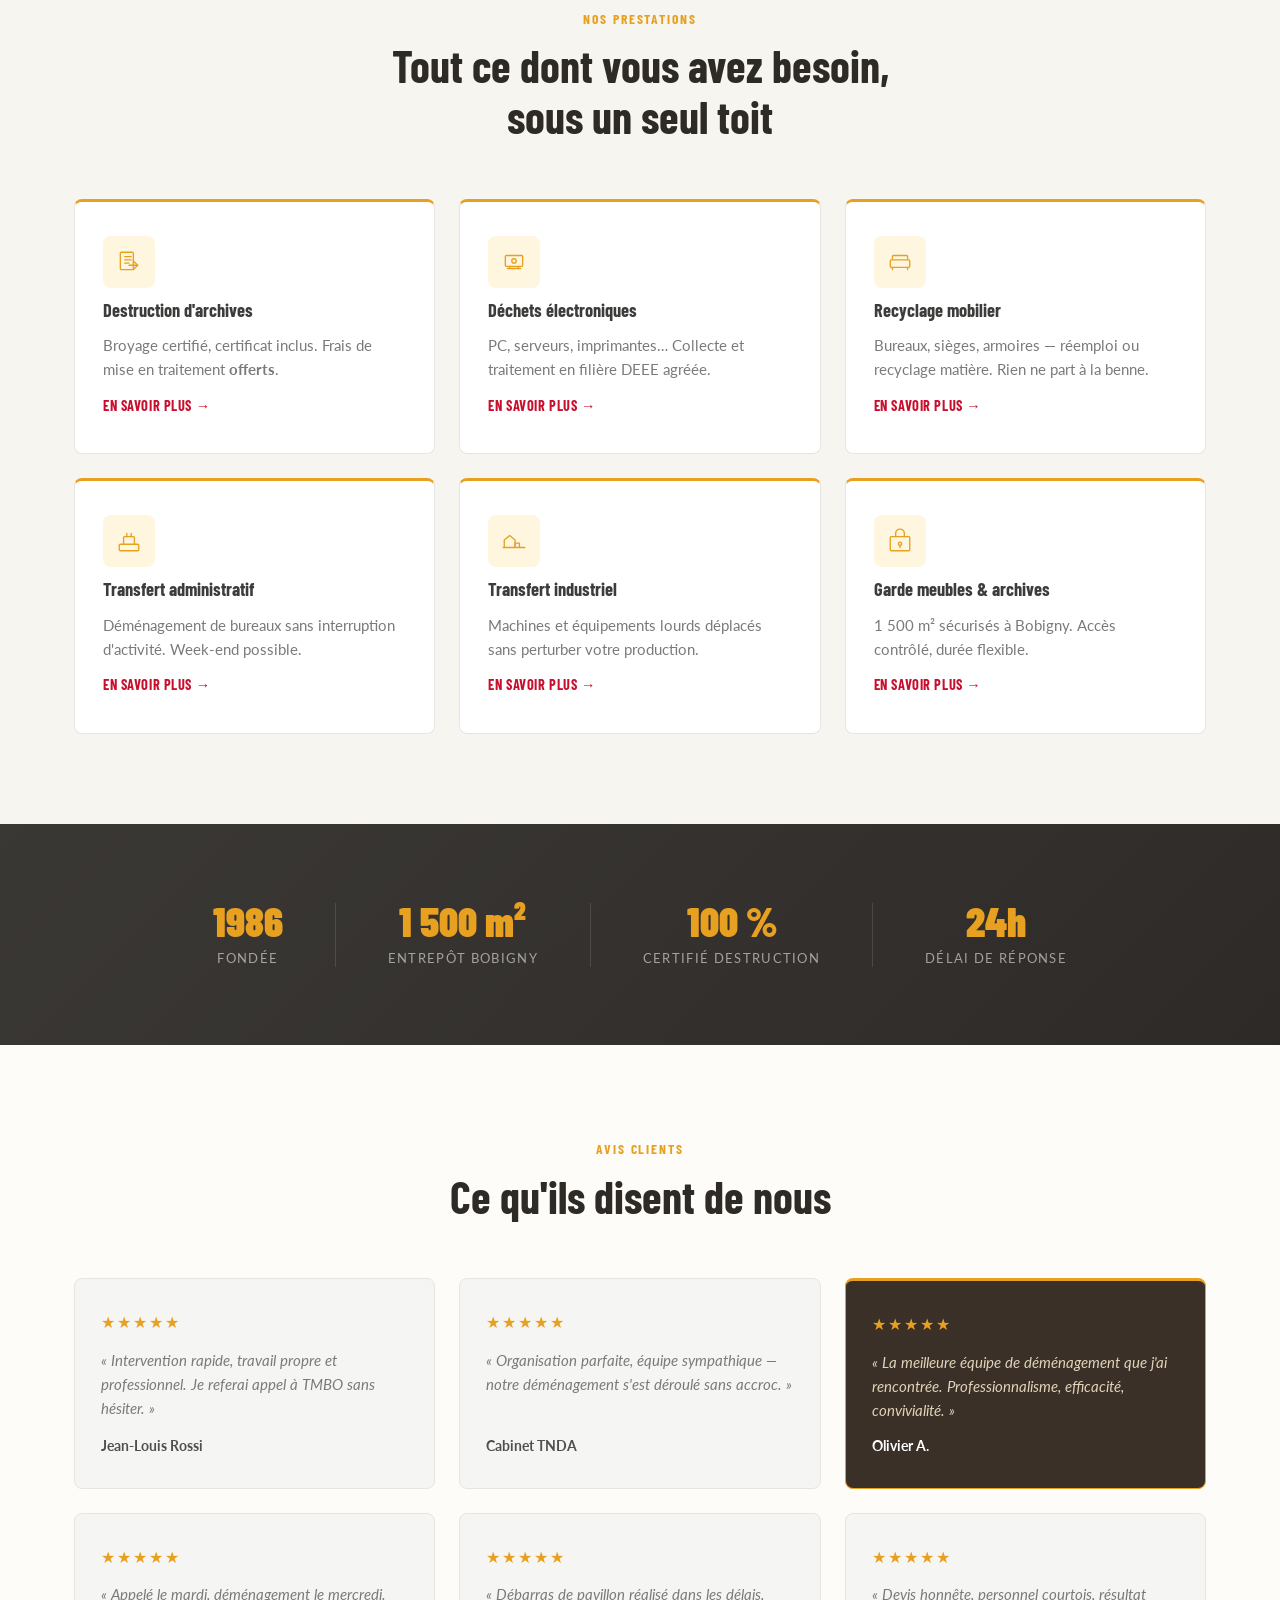
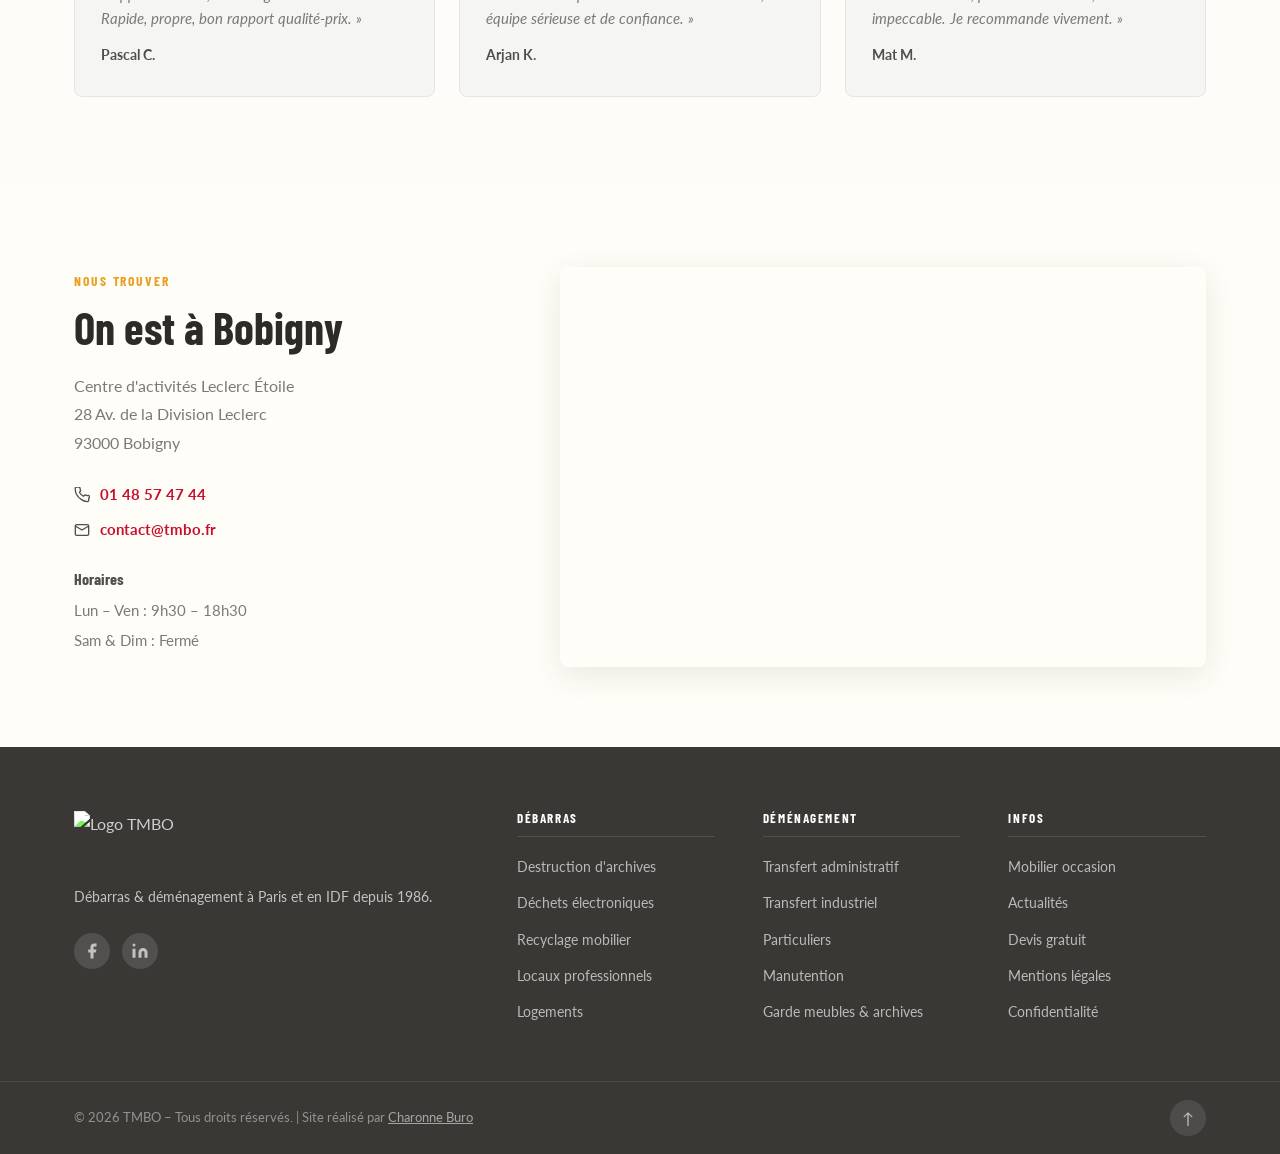
==== commit e5b3fb5d: "images en local remplacement pexels par img local" ====
--- a/index.html
+++ b/index.html
@@ -32,7 +32,7 @@
     </div>
     <div class="header-main">
       <div class="container header-main-inner">
-        <a href="index.html" class="logo"><img src="logo_tmbo_debarras.png"></a>
+        <a href="index.html" class="logo"><img src="img/logo_tmbo_debarras.png"></a>
         <nav class="nav-desktop" aria-label="Navigation principale">
           <a href="index.html" class="active">Accueil</a>
           <div class="nav-dropdown">
@@ -106,7 +106,7 @@
   <section class="about section-pad">
     <div class="container about-grid">
       <div class="about-img-wrap">
-        <img src="https://images.pexels.com/photos/3184338/pexels-photo-3184338.jpeg?auto=compress&cs=tinysrgb&w=1200" alt="Équipe TMBO en intervention" loading="lazy" />
+        <img src="img/equipe-professionnelle.jpg" alt="Équipe TMBO en intervention" loading="lazy" />
         <div class="about-stamp"><strong>+38 ans</strong><span>d'expérience</span></div>
       </div>
       <div class="about-content">
@@ -226,7 +226,7 @@
 <footer class="site-footer">
     <div class="container footer-grid">
       <div class="footer-col footer-brand">
-        <img src="logo_tmbo_debarras.png" alt="Logo TMBO"/>
+        <img src="img/logo_tmbo_debarras.png" alt="Logo TMBO"/>
         <p>Débarras &amp; déménagement à Paris et en IDF depuis 1986.</p>
         <div class="social-links">
           <a href="https://www.facebook.com/TMBO-203880733445598/" target="_blank" rel="noopener" aria-label="Facebook"><svg width="18" height="18" viewBox="0 0 24 24" fill="currentColor"><path d="M18 2h-3a5 5 0 00-5 5v3H7v4h3v8h4v-8h3l1-4h-4V7a1 1 0 011-1h3z"/></svg></a>
@@ -270,6 +270,25 @@
     // Header shadow on scroll
     window.addEventListener('scroll',()=>{const h=document.getElementById('header');if(h)h.classList.toggle('scrolled',window.scrollY>60);});
     // Fade-in observer — OBLIGATOIRE sinon les éléments restent invisibles
+
+    // Dropdown nav : délai de fermeture pour éviter disparition trop rapide
+    document.querySelectorAll('.nav-dropdown').forEach(function(dd) {
+      var timer;
+      dd.addEventListener('mouseenter', function() {
+        clearTimeout(timer);
+        this.querySelector('.dropdown-menu').style.opacity = '1';
+        this.querySelector('.dropdown-menu').style.pointerEvents = 'auto';
+        this.querySelector('.dropdown-menu').style.transform = 'none';
+      });
+      dd.addEventListener('mouseleave', function() {
+        var menu = this.querySelector('.dropdown-menu');
+        timer = setTimeout(function() {
+          menu.style.opacity = '';
+          menu.style.pointerEvents = '';
+          menu.style.transform = '';
+        }, 200);
+      });
+    });
     const obs=new IntersectionObserver(entries=>{entries.forEach(e=>{if(e.isIntersecting){e.target.classList.add('visible');obs.unobserve(e.target);}});},{threshold:.08});
     document.querySelectorAll('.fade-in').forEach(el=>obs.observe(el));
   </script>
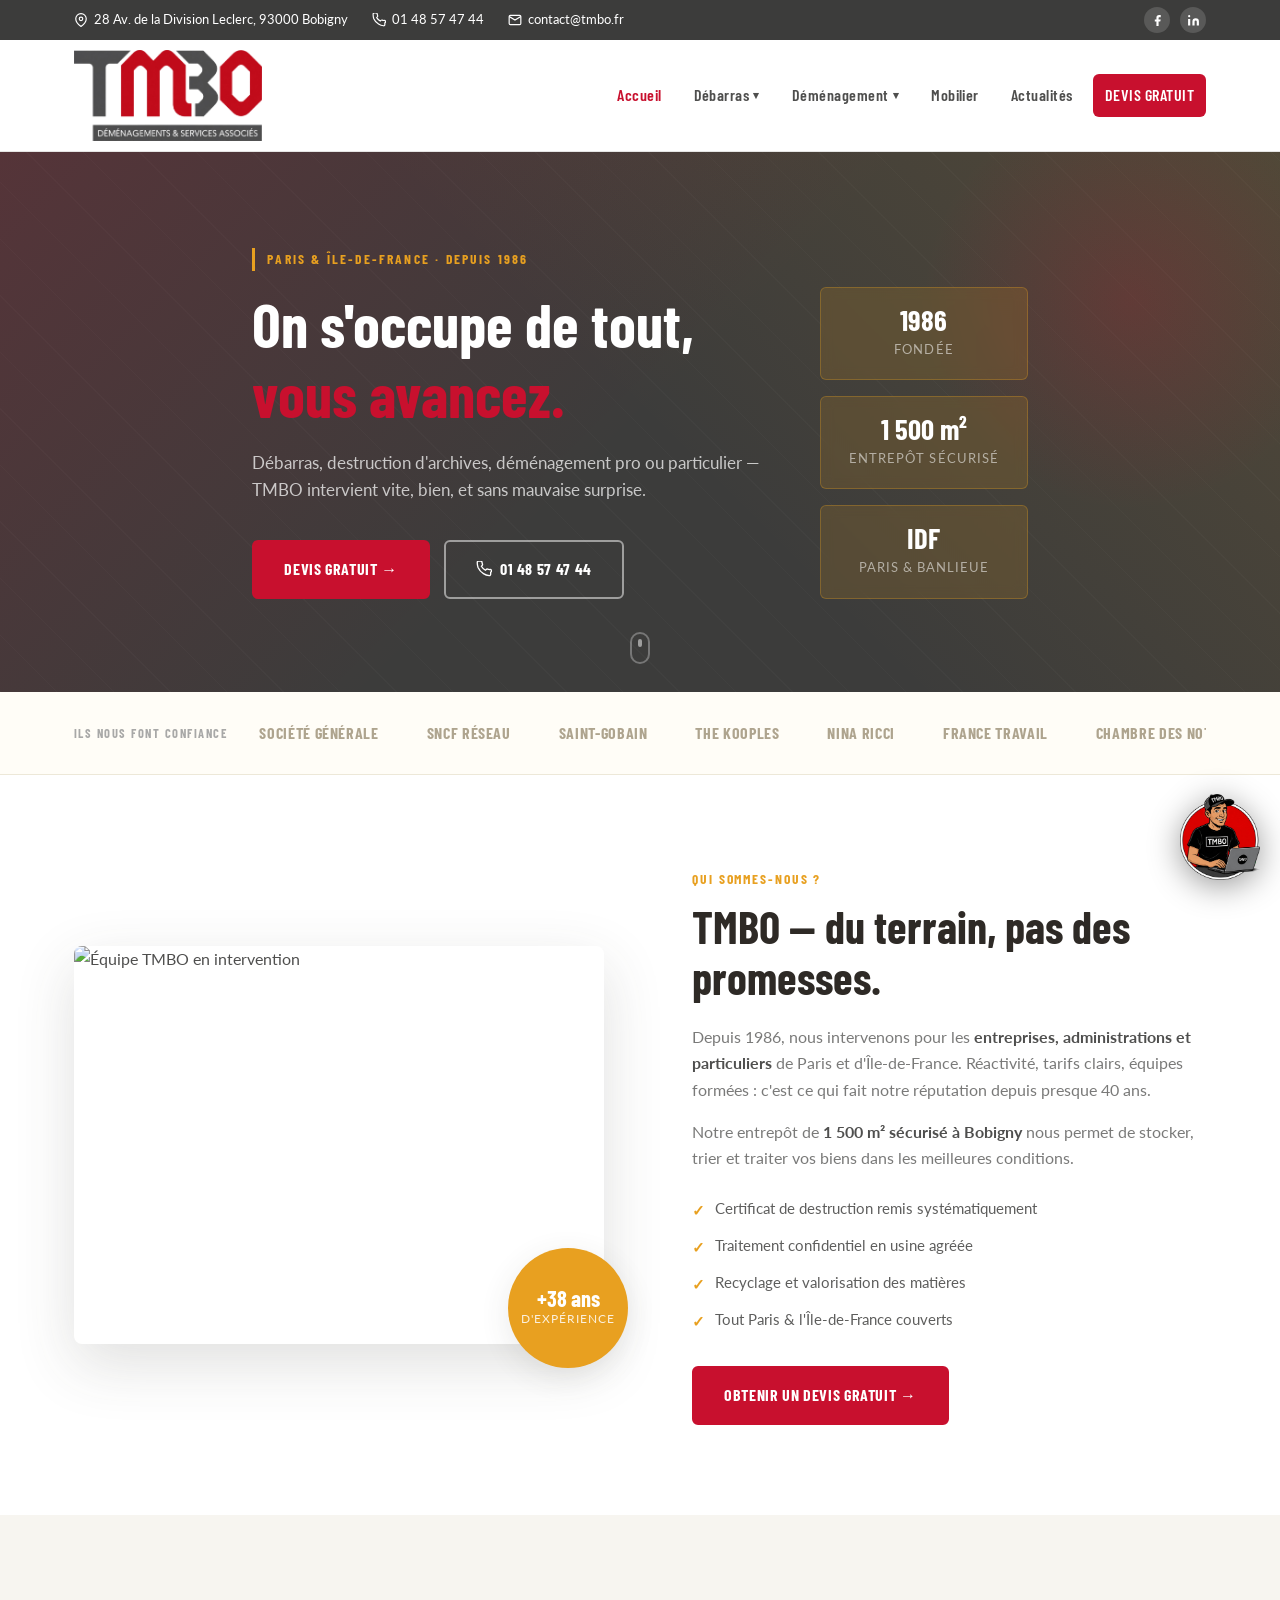
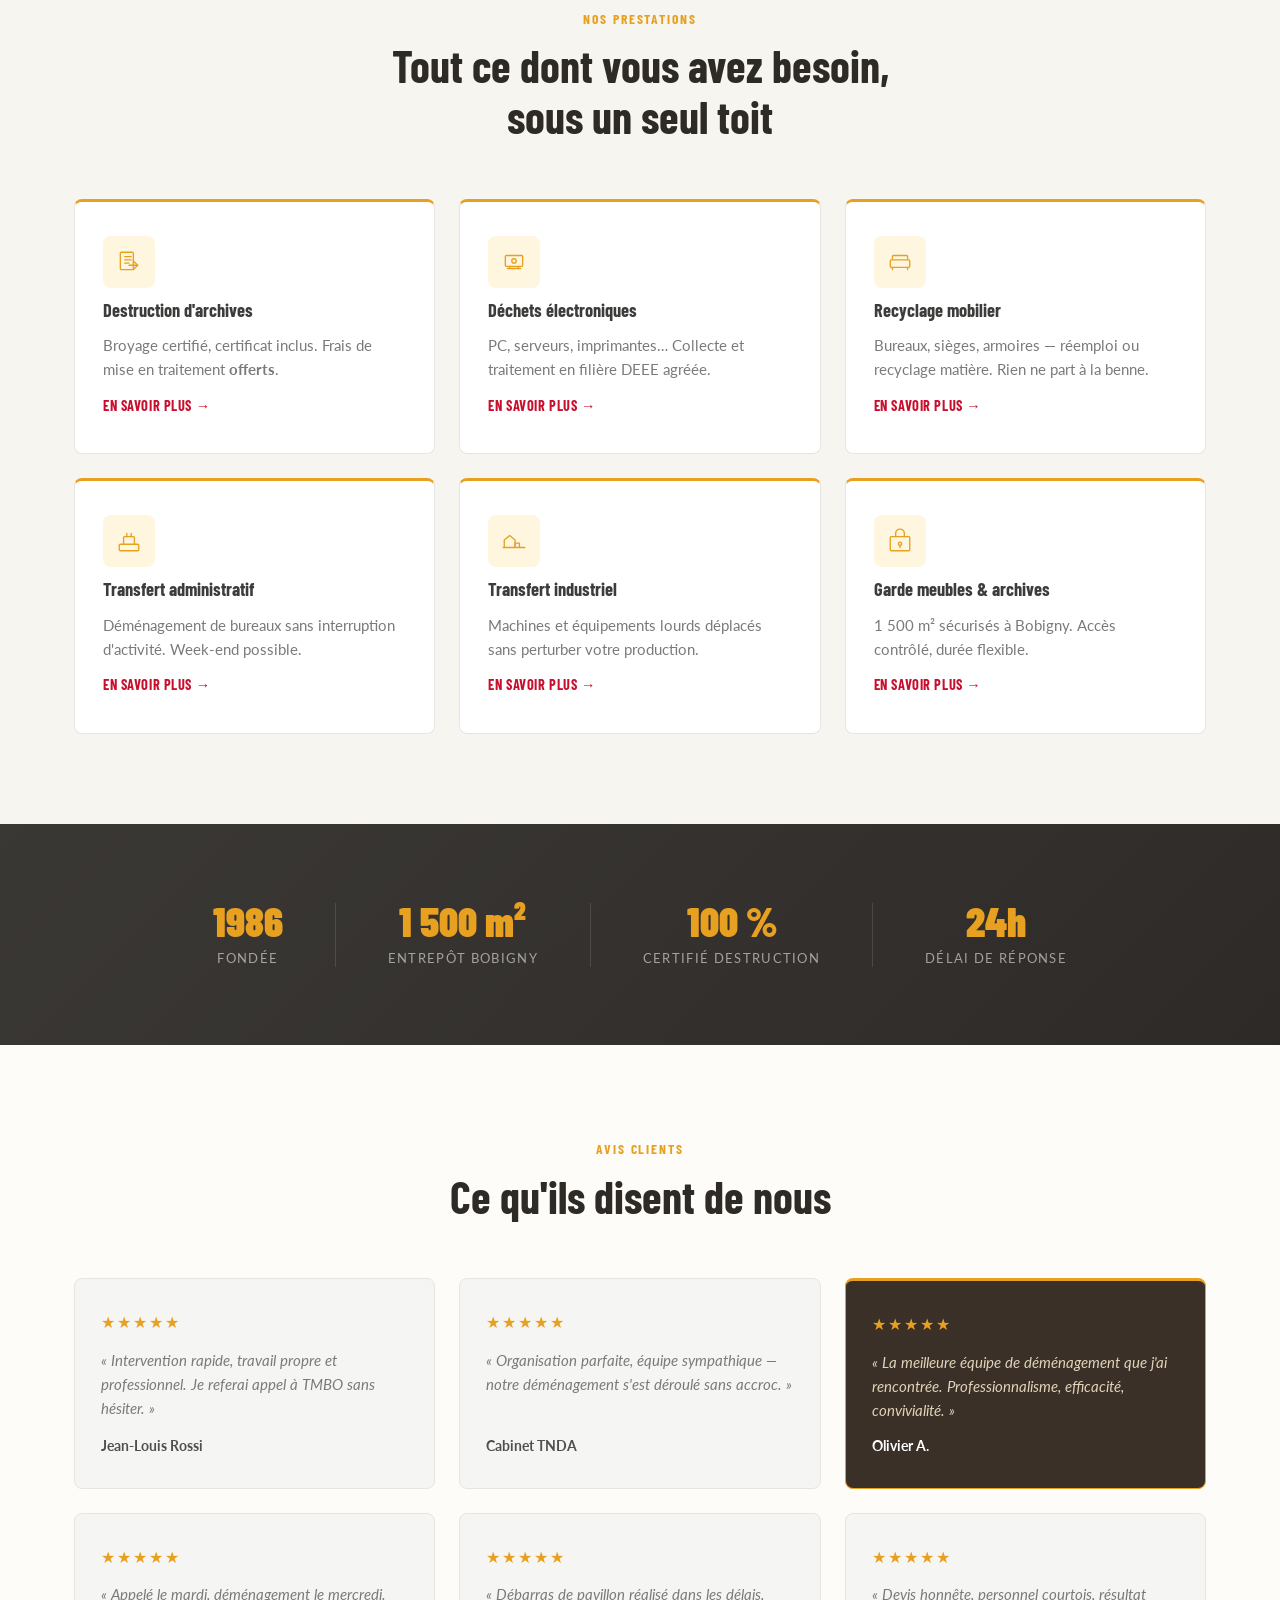
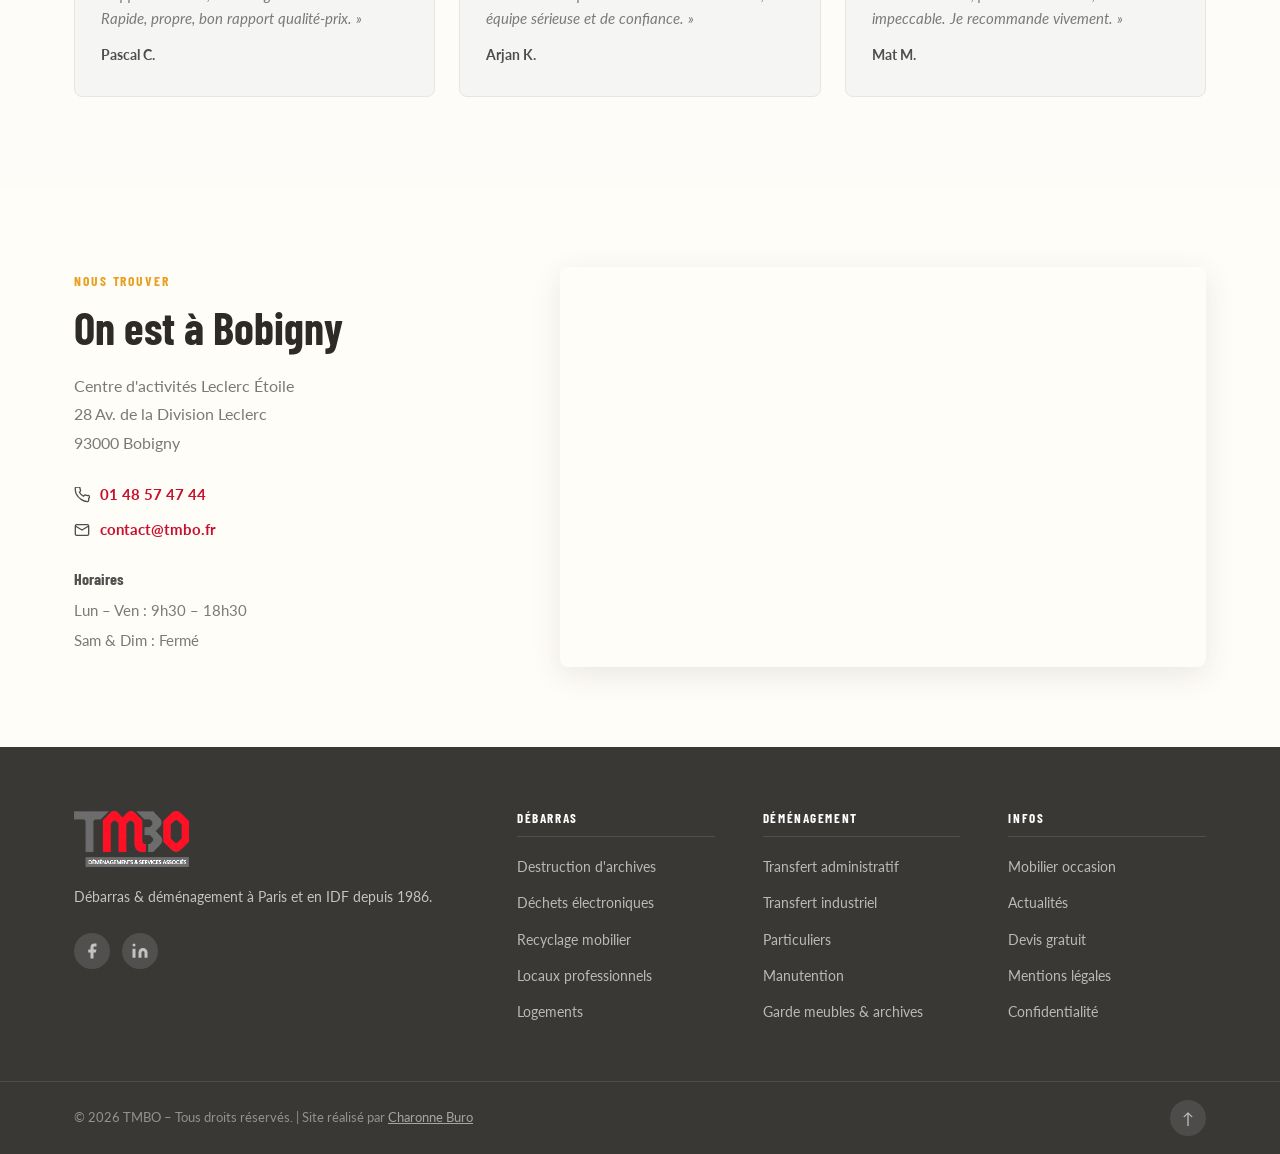
==== commit 0efbd5ab: "reupload pour crée ce satané dossier img voilà, sa race !" ====
--- a/index.html
+++ b/index.html
@@ -32,7 +32,7 @@
     </div>
     <div class="header-main">
       <div class="container header-main-inner">
-        <a href="index.html" class="logo"><img src="img/logo_tmbo_debarras.png"></a>
+        <a href="index.html" class="logo"><img src="logo_tmbo_debarras.png"></a>
         <nav class="nav-desktop" aria-label="Navigation principale">
           <a href="index.html" class="active">Accueil</a>
           <div class="nav-dropdown">
@@ -106,7 +106,7 @@
   <section class="about section-pad">
     <div class="container about-grid">
       <div class="about-img-wrap">
-        <img src="img/equipe-professionnelle.jpg" alt="Équipe TMBO en intervention" loading="lazy" />
+        <img src="https://images.pexels.com/photos/3184338/pexels-photo-3184338.jpeg?auto=compress&cs=tinysrgb&w=1200" alt="Équipe TMBO en intervention" loading="lazy" />
         <div class="about-stamp"><strong>+38 ans</strong><span>d'expérience</span></div>
       </div>
       <div class="about-content">
@@ -226,7 +226,7 @@
 <footer class="site-footer">
     <div class="container footer-grid">
       <div class="footer-col footer-brand">
-        <img src="img/logo_tmbo_debarras.png" alt="Logo TMBO"/>
+        <img src="logo_tmbo_debarras.png" alt="Logo TMBO"/>
         <p>Débarras &amp; déménagement à Paris et en IDF depuis 1986.</p>
         <div class="social-links">
           <a href="https://www.facebook.com/TMBO-203880733445598/" target="_blank" rel="noopener" aria-label="Facebook"><svg width="18" height="18" viewBox="0 0 24 24" fill="currentColor"><path d="M18 2h-3a5 5 0 00-5 5v3H7v4h3v8h4v-8h3l1-4h-4V7a1 1 0 011-1h3z"/></svg></a>
@@ -270,25 +270,6 @@
     // Header shadow on scroll
     window.addEventListener('scroll',()=>{const h=document.getElementById('header');if(h)h.classList.toggle('scrolled',window.scrollY>60);});
     // Fade-in observer — OBLIGATOIRE sinon les éléments restent invisibles
-
-    // Dropdown nav : délai de fermeture pour éviter disparition trop rapide
-    document.querySelectorAll('.nav-dropdown').forEach(function(dd) {
-      var timer;
-      dd.addEventListener('mouseenter', function() {
-        clearTimeout(timer);
-        this.querySelector('.dropdown-menu').style.opacity = '1';
-        this.querySelector('.dropdown-menu').style.pointerEvents = 'auto';
-        this.querySelector('.dropdown-menu').style.transform = 'none';
-      });
-      dd.addEventListener('mouseleave', function() {
-        var menu = this.querySelector('.dropdown-menu');
-        timer = setTimeout(function() {
-          menu.style.opacity = '';
-          menu.style.pointerEvents = '';
-          menu.style.transform = '';
-        }, 200);
-      });
-    });
     const obs=new IntersectionObserver(entries=>{entries.forEach(e=>{if(e.isIntersecting){e.target.classList.add('visible');obs.unobserve(e.target);}});},{threshold:.08});
     document.querySelectorAll('.fade-in').forEach(el=>obs.observe(el));
   </script>
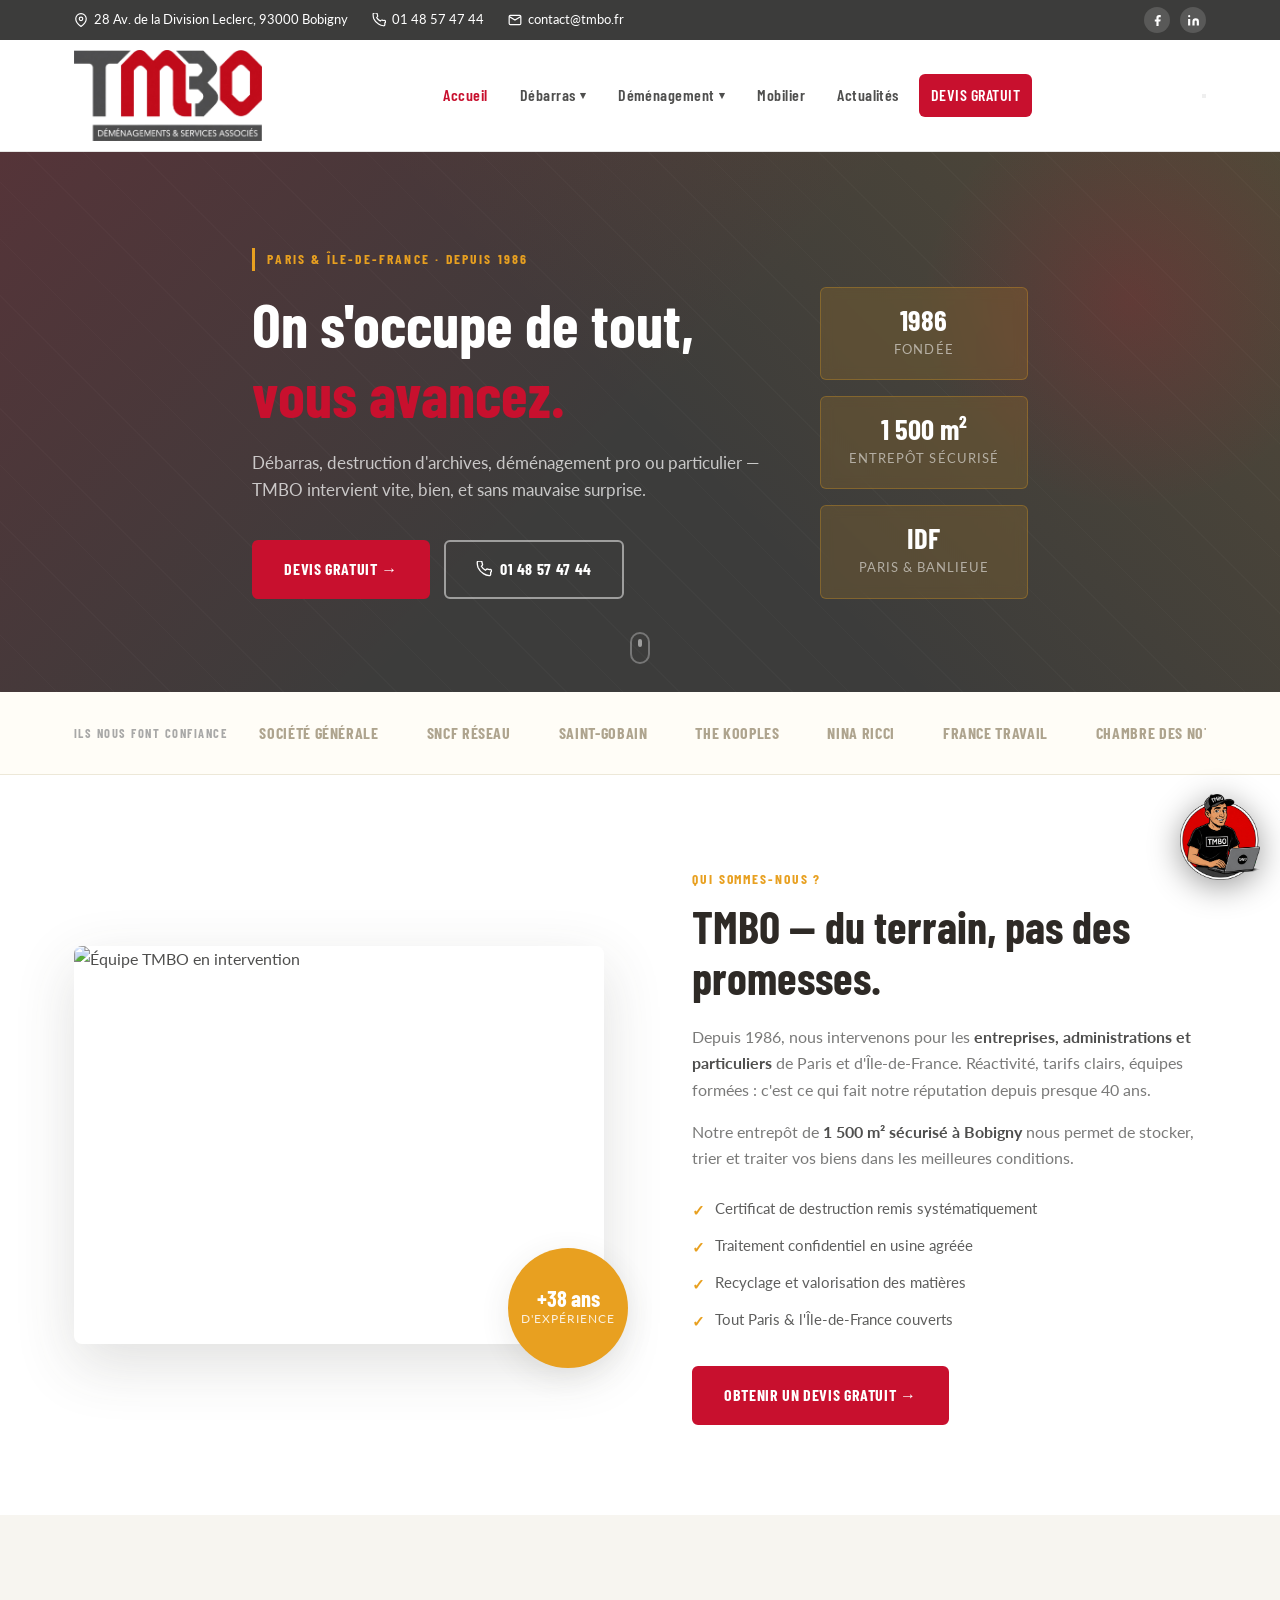
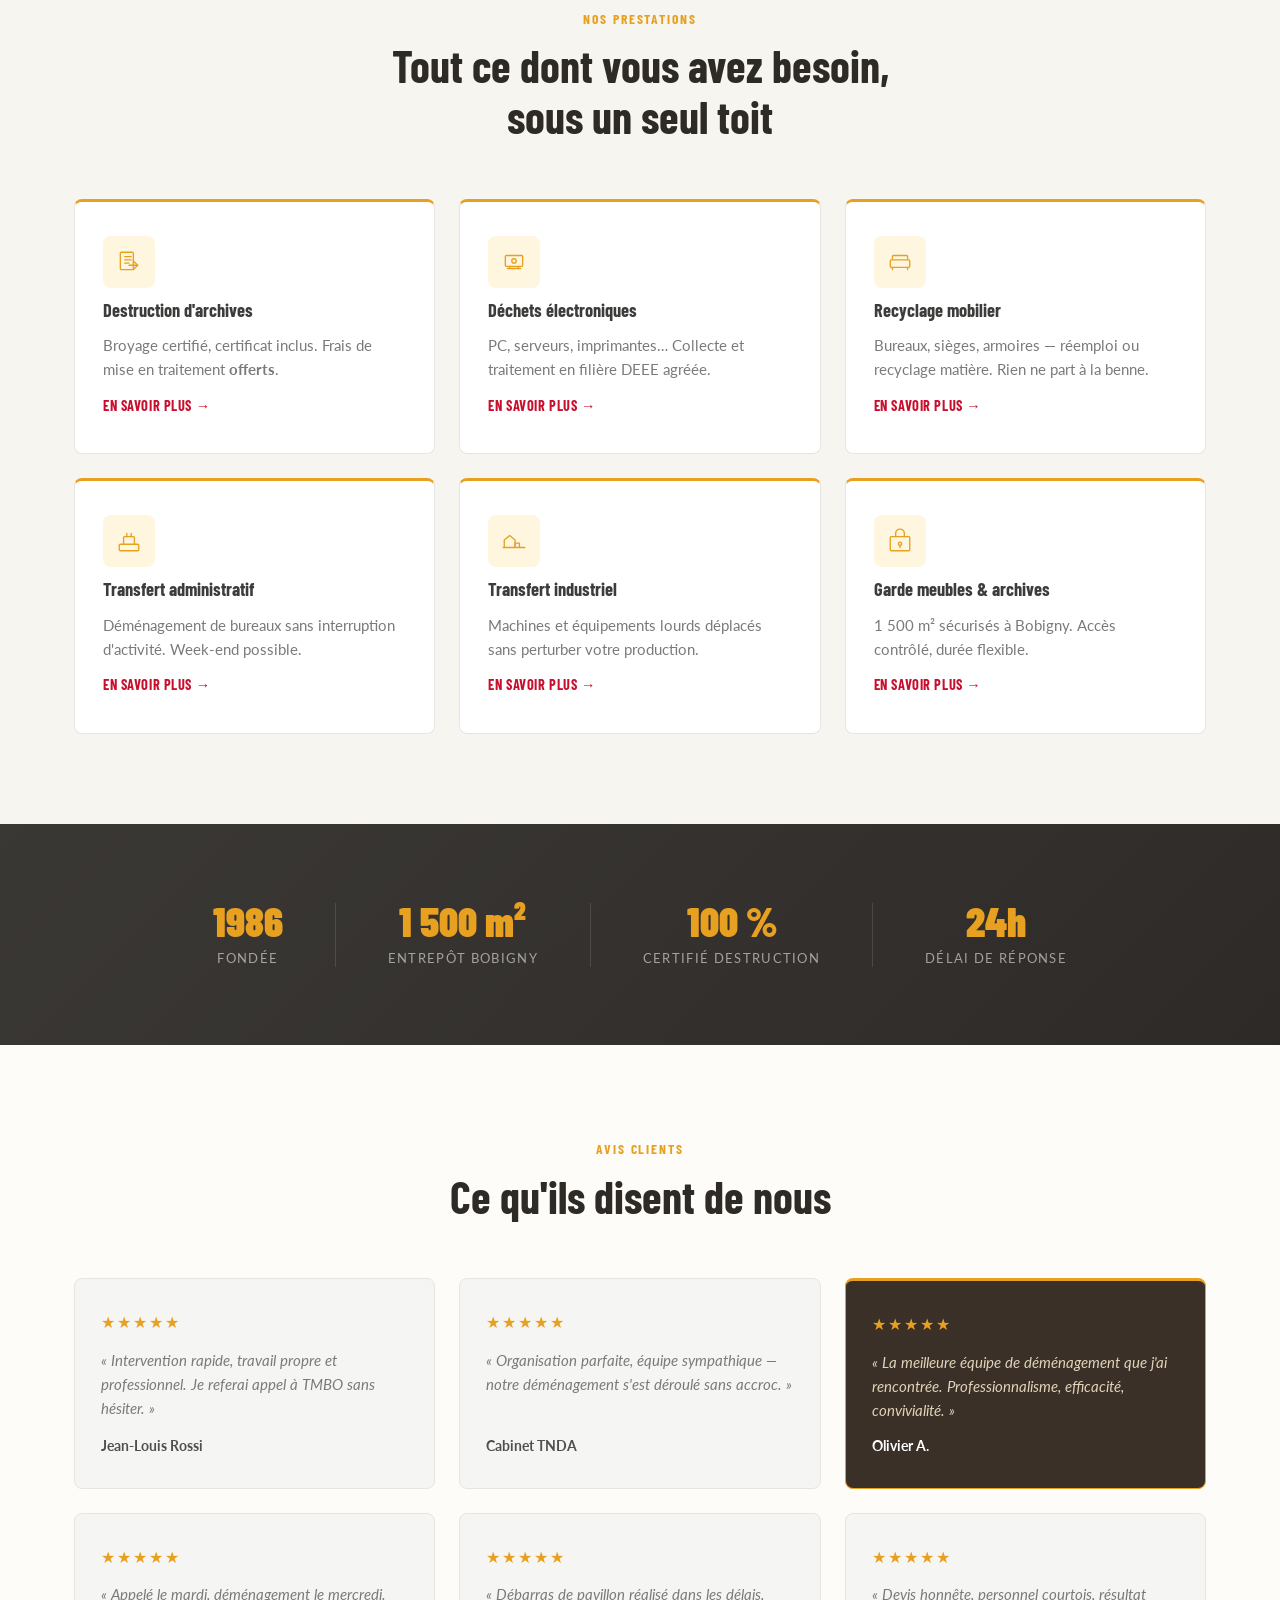
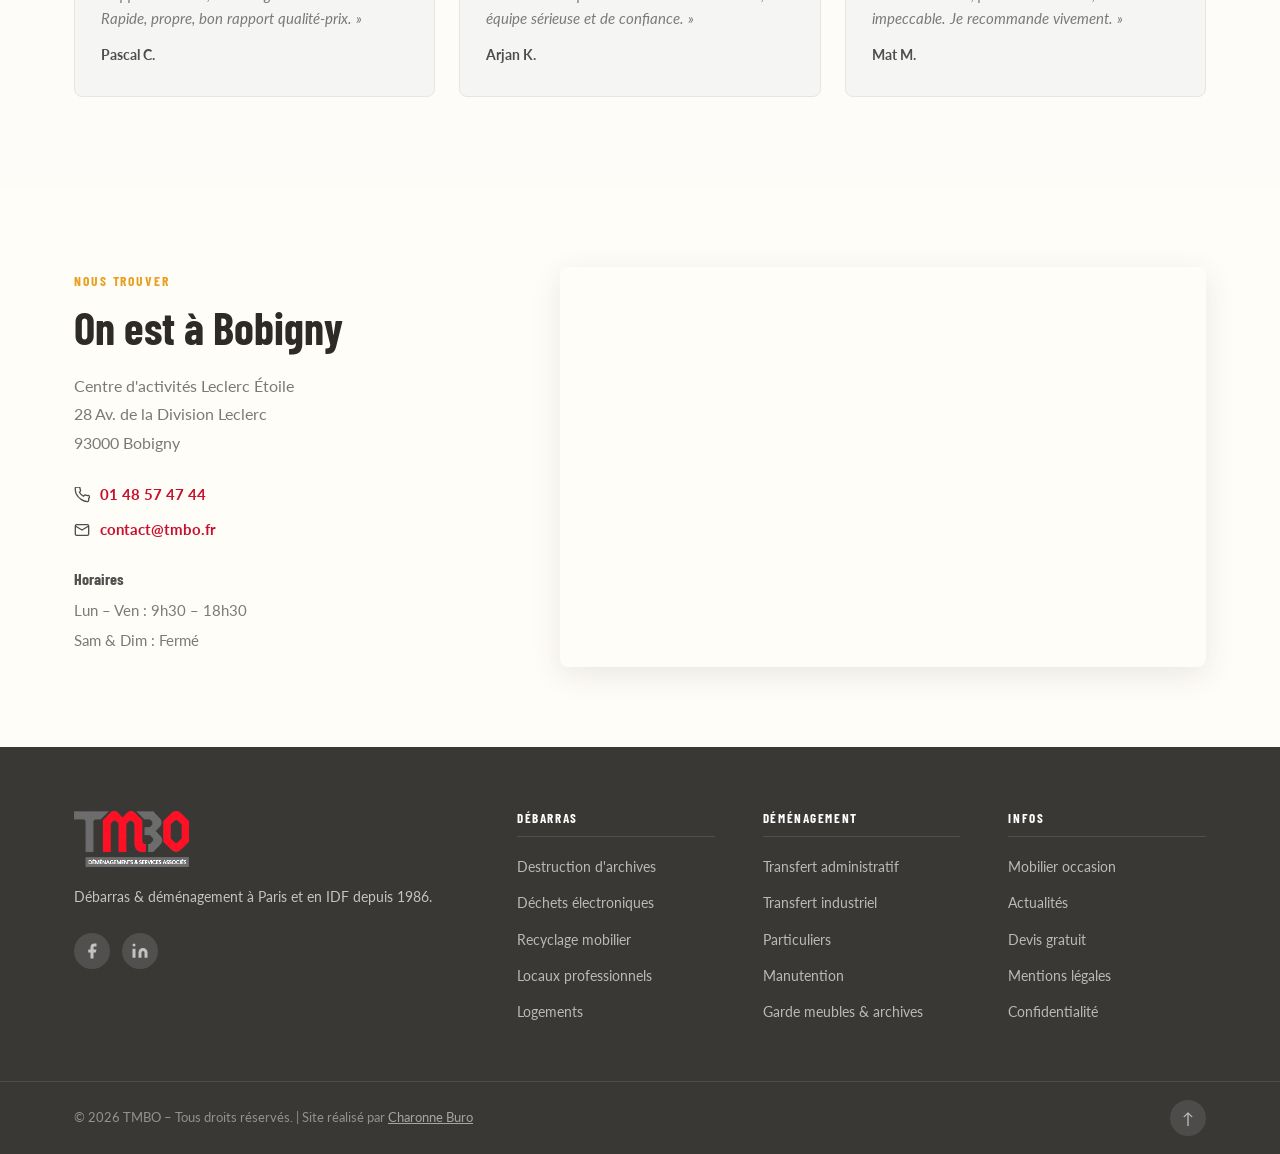
==== commit efe3724f: "modif pour img" ====
--- a/index.html
+++ b/index.html
@@ -32,7 +32,7 @@
     </div>
     <div class="header-main">
       <div class="container header-main-inner">
-        <a href="index.html" class="logo"><img src="logo_tmbo_debarras.png"></a>
+        <a href="index.html" class="logo"><img src="img/logo_tmbo_debarras.png"></a>
         <nav class="nav-desktop" aria-label="Navigation principale">
           <a href="index.html" class="active">Accueil</a>
           <div class="nav-dropdown">
@@ -226,7 +226,7 @@
 <footer class="site-footer">
     <div class="container footer-grid">
       <div class="footer-col footer-brand">
-        <img src="logo_tmbo_debarras.png" alt="Logo TMBO"/>
+        <img src="img/logo_tmbo_debarras.png" alt="Logo TMBO"/>
         <p>Débarras &amp; déménagement à Paris et en IDF depuis 1986.</p>
         <div class="social-links">
           <a href="https://www.facebook.com/TMBO-203880733445598/" target="_blank" rel="noopener" aria-label="Facebook"><svg width="18" height="18" viewBox="0 0 24 24" fill="currentColor"><path d="M18 2h-3a5 5 0 00-5 5v3H7v4h3v8h4v-8h3l1-4h-4V7a1 1 0 011-1h3z"/></svg></a>
@@ -270,6 +270,25 @@
     // Header shadow on scroll
     window.addEventListener('scroll',()=>{const h=document.getElementById('header');if(h)h.classList.toggle('scrolled',window.scrollY>60);});
     // Fade-in observer — OBLIGATOIRE sinon les éléments restent invisibles
+
+    // Dropdown nav : délai de fermeture pour éviter disparition trop rapide
+    document.querySelectorAll('.nav-dropdown').forEach(function(dd) {
+      var timer;
+      dd.addEventListener('mouseenter', function() {
+        clearTimeout(timer);
+        this.querySelector('.dropdown-menu').style.opacity = '1';
+        this.querySelector('.dropdown-menu').style.pointerEvents = 'auto';
+        this.querySelector('.dropdown-menu').style.transform = 'none';
+      });
+      dd.addEventListener('mouseleave', function() {
+        var menu = this.querySelector('.dropdown-menu');
+        timer = setTimeout(function() {
+          menu.style.opacity = '';
+          menu.style.pointerEvents = '';
+          menu.style.transform = '';
+        }, 200);
+      });
+    });
     const obs=new IntersectionObserver(entries=>{entries.forEach(e=>{if(e.isIntersecting){e.target.classList.add('visible');obs.unobserve(e.target);}});},{threshold:.08});
     document.querySelectorAll('.fade-in').forEach(el=>obs.observe(el));
   </script>
--- a/style.css
+++ b/style.css
@@ -201,24 +201,17 @@
   box-shadow: var(--shadow-lg);
   min-width: 240px; padding: 8px 0;
   opacity: 0; pointer-events: none; transform: translateY(8px);
-  transition: opacity var(--transition), transform var(--transition);
+  transition: opacity .28s ease .1s, transform .28s ease .1s, visibility .28s ease .1s;
   border-top: 3px solid var(--red);
 }
-.nav-dropdown:hover .dropdown-menu { opacity: 1; pointer-events: auto; transform: none; }
+.nav-dropdown:hover .dropdown-menu,
+.nav-dropdown:focus-within .dropdown-menu { opacity: 1; pointer-events: auto; transform: none; }
+/* Zone tampon invisible pour éviter fermeture au survol */
+.dropdown-menu::before { content:''; position:absolute; top:-14px; left:0; right:0; height:14px; background:transparent; }
 .dropdown-menu a {
   display: block; padding: 10px 20px;
   font-size: .92rem; color: var(--grey-800);
-  transition: background var(--transition), color var(--transition);
-}
-.dropdown-menu a:hover { background: var(--grey-100); color: var(--red); }
-
-.nav-toggle {
-  display: none; flex-direction: column; gap: 5px; padding: 8px;
-  background: none; border: none; cursor: pointer; border-radius: var(--radius);
-}
-.nav-toggle span {
-  display: block; width: 24px; height: 2px; background: var(--grey-900);
-  transition: transform .3s ease, opacity .3s ease;
+  transition: opacity .28s ease .1s, transform .28s ease .1s, visibility .28s ease .1s;
 }
 .nav-toggle.active span:nth-child(1) { transform: translateY(7px) rotate(45deg); }
 .nav-toggle.active span:nth-child(2) { opacity: 0; }
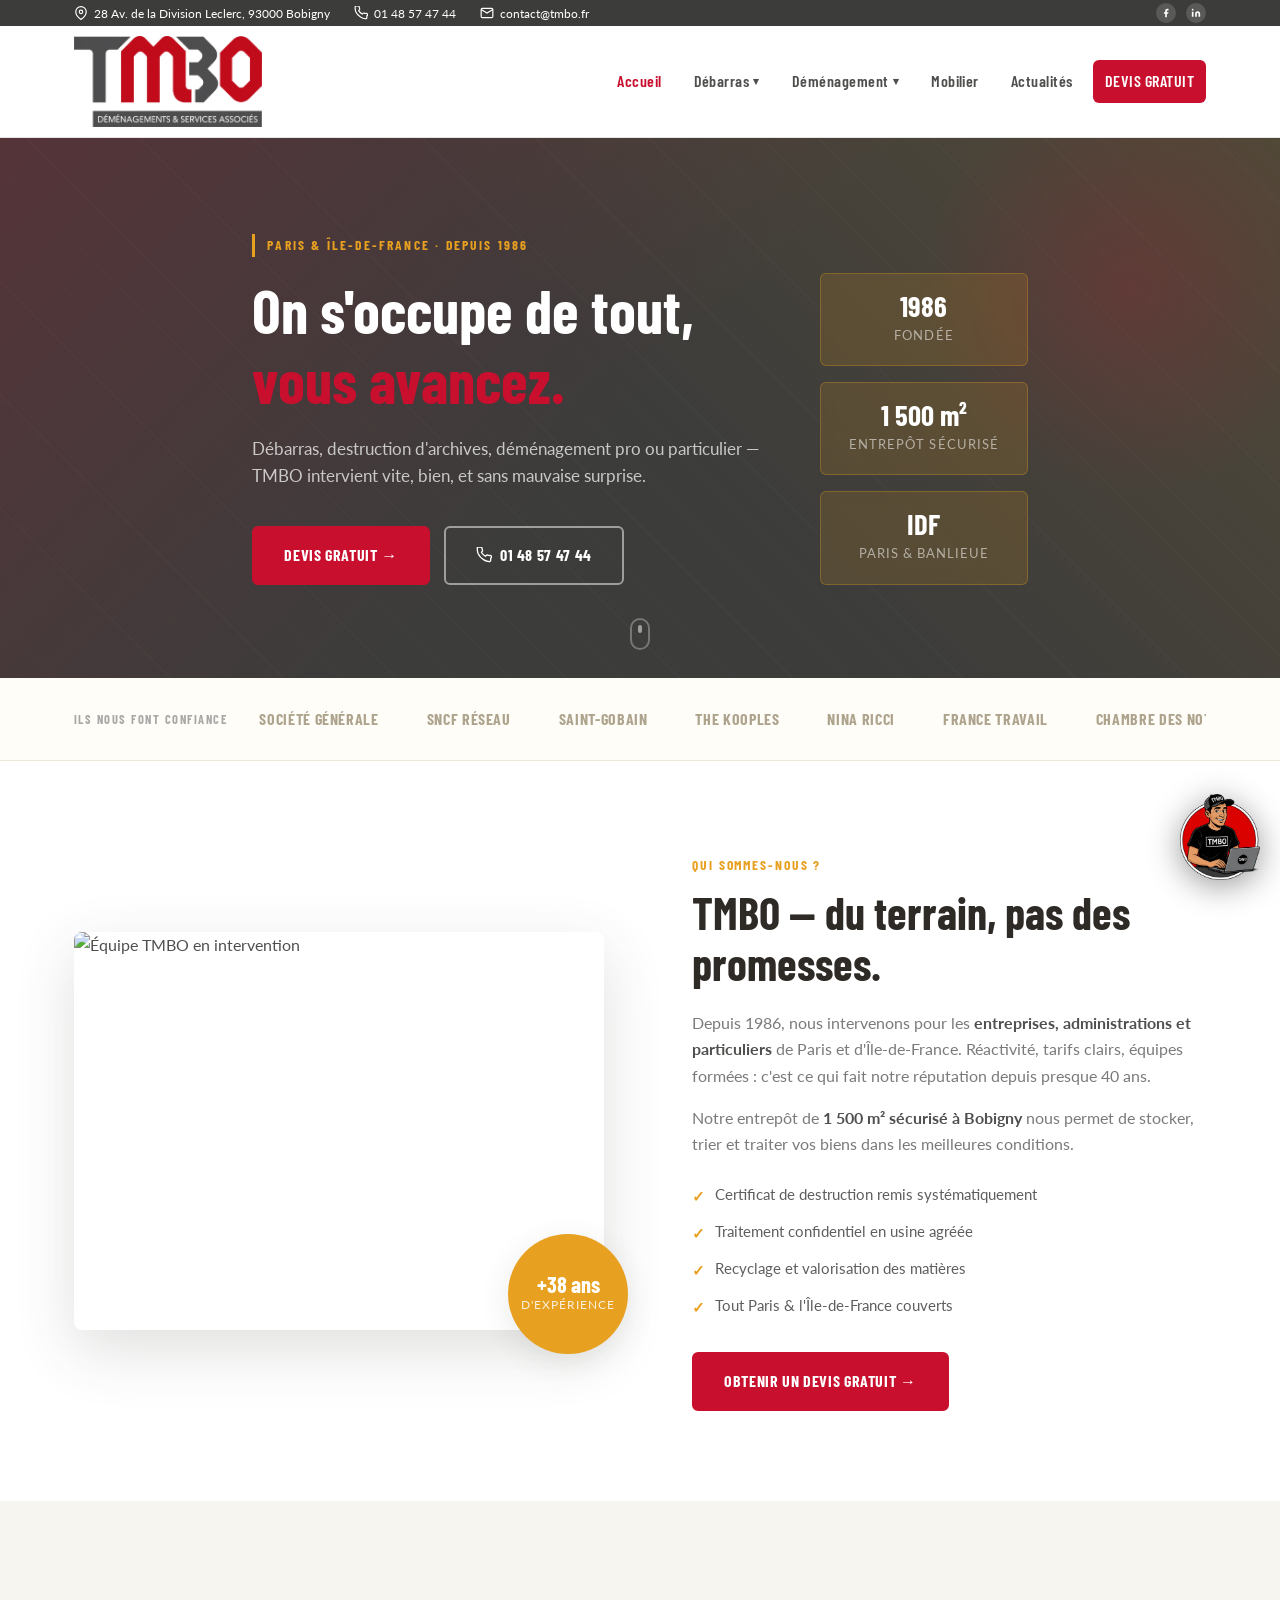
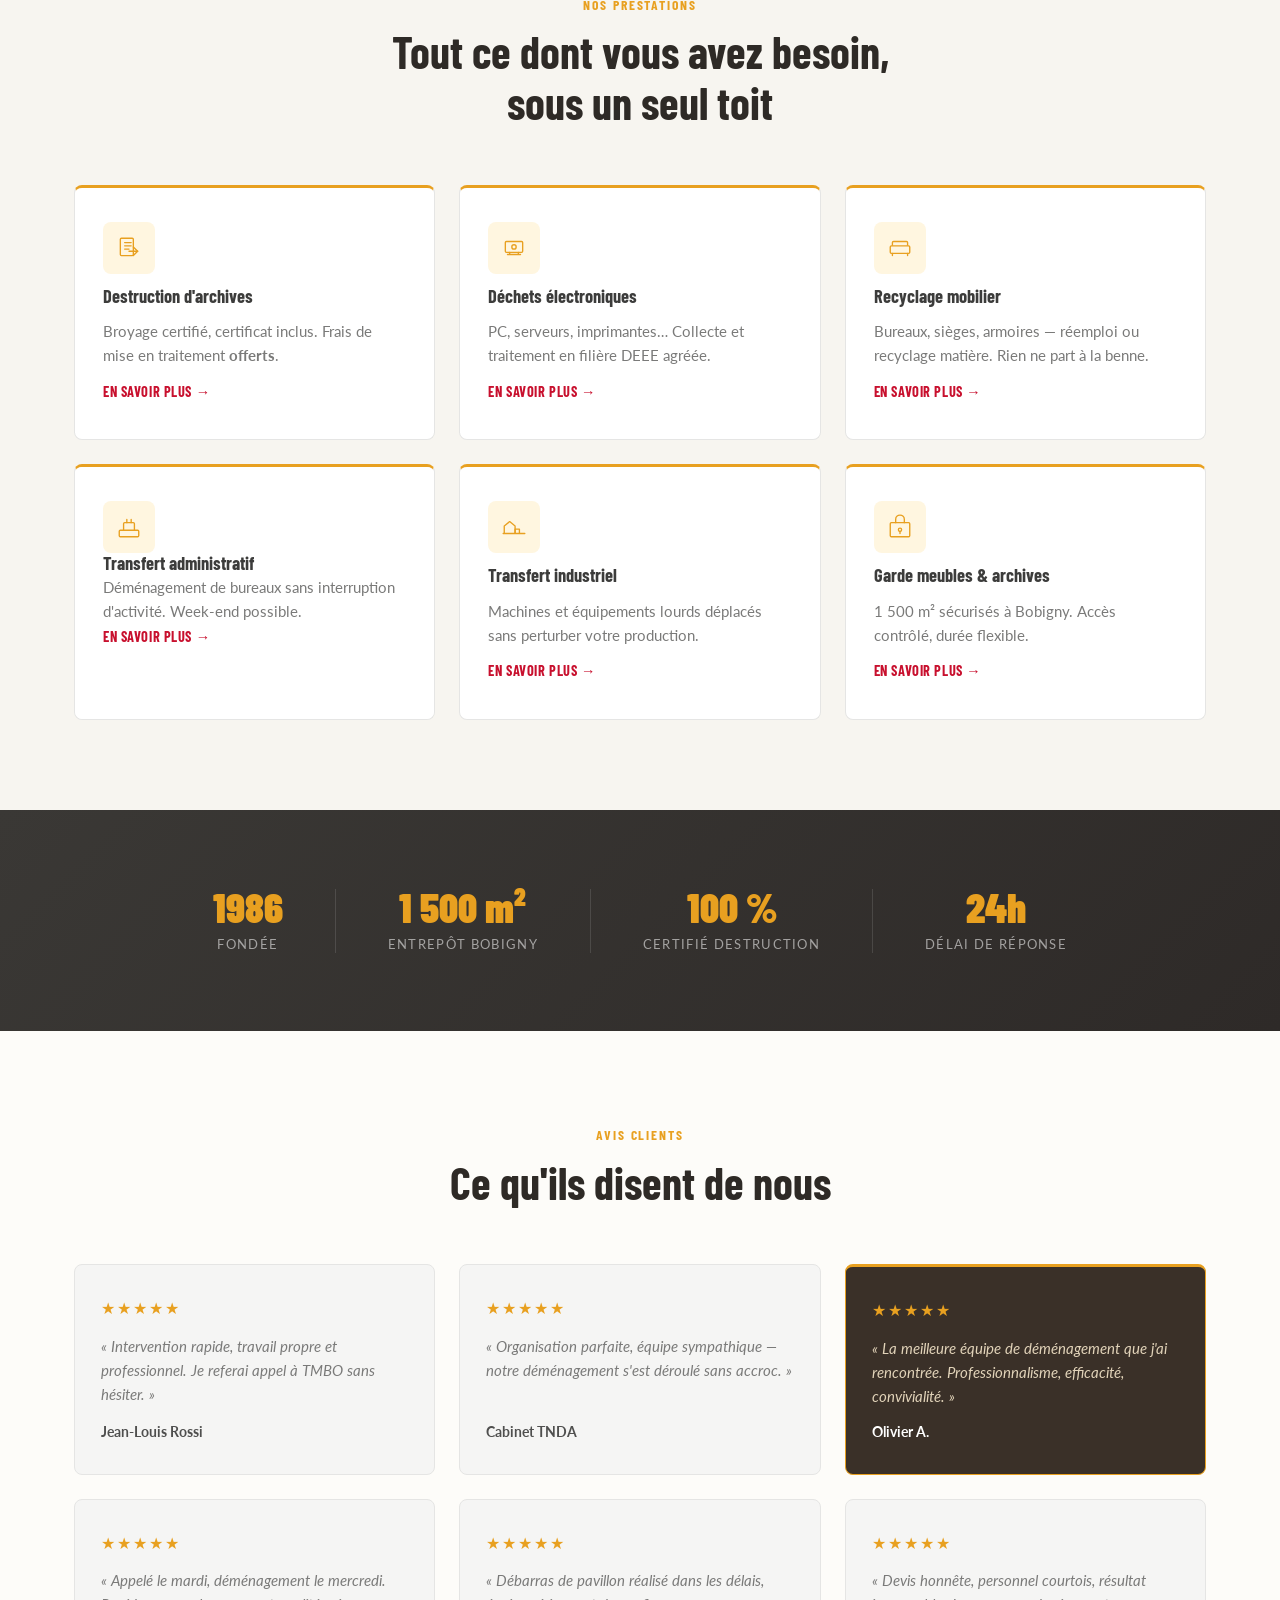
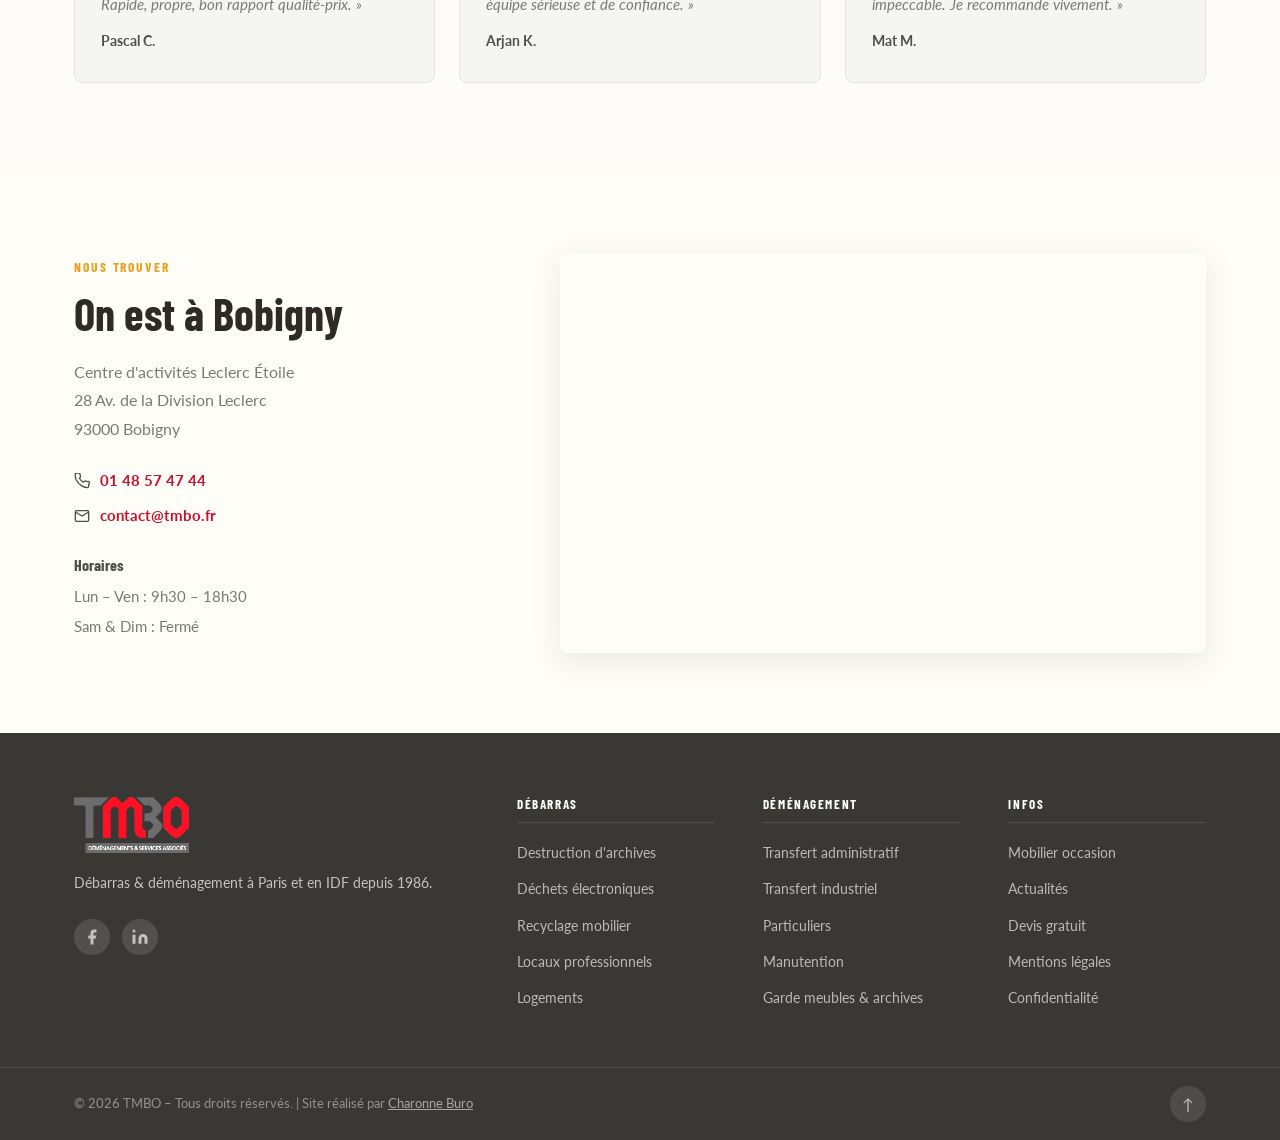
==== commit e08c464a: "modif liens + photos demenagement" ====
--- a/index.html
+++ b/index.html
@@ -150,11 +150,14 @@
           <p>Bureaux, sièges, armoires — réemploi ou recyclage matière. Rien ne part à la benne.</p>
           <span class="service-link">En savoir plus →</span>
         </a>
-        <a href="demenagement.html#admin" class="service-card">
-          <div class="service-icon"><svg viewBox="0 0 48 48" fill="none"><rect x="6" y="30" width="36" height="12" rx="2" stroke="currentColor" stroke-width="2.5"/><path d="M14 30V18a2 2 0 012-2h16a2 2 0 012 2v12" stroke="currentColor" stroke-width="2.5"/><path d="M20 16V10M28 16V10" stroke="currentColor" stroke-width="2.5" stroke-linecap="round"/></svg></div>
-          <h3>Transfert administratif</h3>
-          <p>Déménagement de bureaux sans interruption d'activité. Week-end possible.</p>
-          <span class="service-link">En savoir plus →</span>
+        <a href="demenagement.html#admin" class="service-card service-card--img" style="background-image:url('https://images.pexels.com/photos/7464491/pexels-photo-7464491.jpeg?auto=compress&cs=tinysrgb&w=600'); background-size:cover; background-position:center; position:relative;">
+          <div style="position:absolute;inset:0;background:rgba(255,255,255,.92);border-radius:inherit;"></div>
+          <div style="position:relative;">
+            <div class="service-icon"><svg viewBox="0 0 48 48" fill="none"><rect x="6" y="30" width="36" height="12" rx="2" stroke="currentColor" stroke-width="2.5"/><path d="M14 30V18a2 2 0 012-2h16a2 2 0 012 2v12" stroke="currentColor" stroke-width="2.5"/><path d="M20 16V10M28 16V10" stroke="currentColor" stroke-width="2.5" stroke-linecap="round"/></svg></div>
+            <h3>Transfert administratif</h3>
+            <p>Déménagement de bureaux sans interruption d'activité. Week-end possible.</p>
+            <span class="service-link">En savoir plus →</span>
+          </div>
         </a>
         <a href="demenagement.html#industriel" class="service-card">
           <div class="service-icon"><svg viewBox="0 0 48 48" fill="none"><path d="M6 36V22l10-8 10 8v14" stroke="currentColor" stroke-width="2.5" stroke-linejoin="round"/><path d="M26 36V28h8v8" stroke="currentColor" stroke-width="2.5" stroke-linejoin="round"/><path d="M4 36h40" stroke="currentColor" stroke-width="2.5" stroke-linecap="round"/></svg></div>
--- a/style.css
+++ b/style.css
@@ -147,8 +147,8 @@
 .header-top {
   background: var(--grey-900);
   color: #ffffff;
-  font-size: .8rem;
-  padding: 7px 0;
+  font-size: .72rem;
+  padding: 3px 0;
 }
 .header-top-inner {
   display: flex; align-items: center; gap: 24px;
@@ -158,13 +158,13 @@
 .header-top-inner .header-top-social { display: flex; align-items: center; gap: 10px; margin-left: auto; }
 .header-top-inner .header-top-social a {
   display: flex; align-items: center; justify-content: center;
-  width: 26px; height: 26px; border-radius: 50%;
+  width: 20px; height: 20px; border-radius: 50%;
   background: rgba(255,255,255,.15);
   color: #ffffff;
   transition: background var(--transition), color var(--transition);
 }
 .header-top-inner .header-top-social a:hover { background: var(--red); color: var(--white); }
-.header-top-inner .header-top-social svg { width: 13px; height: 13px; }
+.header-top-inner .header-top-social svg { width: 10px; height: 10px; }
 .header-top-inner span { display: flex; align-items: center; gap: 6px; color: #ffffff; }
 .header-top-inner a { color: #ffffff; transition: color var(--transition); }
 .header-top-inner a:hover { color: rgba(255,255,255,.75); }
@@ -570,8 +570,7 @@
 
 /* ===== RESPONSIVE ===== */
 @media (max-width: 900px) {
-  .nav-desktop { display: none; }
-  .nav-toggle { display: flex; }
+  /* nav-desktop et nav-toggle gérés dans le patch mobile ci-dessous */
 
   .hero-inner { padding-top: 60px; padding-bottom: 60px; }
   .hero-badges { flex-direction: row; }
@@ -592,12 +591,153 @@
 @media (max-width: 600px) {
   .section-pad { padding: 60px 0; }
   .hero-badges { display: none; }
-  .form-row { grid-template-columns: 1fr; }
   .footer-grid { grid-template-columns: 1fr; }
   .cta-inner { text-align: center; justify-content: center; }
   .header-top { display: none; }
   .stats-grid { flex-direction: column; }
   .stat-sep { width: 64px; height: 1px; }
   .clients-bar .container { flex-direction: column; gap: 12px; }
-  .form-card { padding: 28px 20px; }
-}
+  /* form-row et form-card gérés dans le patch mobile ci-dessous */
+}
+
+/* ================================================
+   PATCH RESPONSIVE MOBILE — Mai 2026
+   Cibles : burger menu, tap targets, layout mobile
+   ================================================ */
+
+/* ===== BURGER BUTTON ===== */
+.nav-toggle {
+  display: none;
+  flex-direction: column;
+  justify-content: center;
+  align-items: center;
+  gap: 5px;
+  width: 44px;
+  height: 44px;
+  padding: 0;
+  background: transparent;
+  border: none;
+  cursor: pointer;
+  border-radius: var(--radius);
+  transition: background var(--transition);
+  -webkit-tap-highlight-color: transparent;
+}
+.nav-toggle:hover,
+.nav-toggle:focus-visible { background: var(--grey-100); outline: none; }
+.nav-toggle span {
+  display: block;
+  width: 24px;
+  height: 2px;
+  background: var(--grey-900);
+  border-radius: 2px;
+  transition: transform .28s ease, opacity .2s ease;
+  pointer-events: none;
+}
+
+/* ===== BOUTONS — tap targets min 44px ===== */
+.btn-primary,
+.btn-secondary,
+.btn-outline,
+.btn-white {
+  min-height: 44px;
+}
+.btn-nav-mobile {
+  min-height: 48px;
+  padding: 14px 24px;
+  font-size: 1rem;
+  letter-spacing: .06em;
+  border-radius: var(--radius);
+  margin: 8px 16px 4px;
+}
+
+/* ===== NAV MOBILE — améliorée ===== */
+.nav-mobile a:not(.btn-nav-mobile) {
+  min-height: 48px;
+  display: flex;
+  align-items: center;
+  padding: 0 24px;
+  font-size: 1.05rem;
+}
+
+/* ===== HEADER-TOP : masquer tôt sur petits écrans ===== */
+@media (max-width: 768px) {
+  .header-top { display: none; }
+  .nav-toggle { display: flex; }
+  .nav-desktop { display: none; }
+}
+
+/* ===== BREAKPOINT 480px ===== */
+@media (max-width: 480px) {
+  .logo img { height: 64px; }
+
+  /* Hero */
+  .hero { min-height: auto; }
+  .hero-inner { padding-top: 40px; padding-bottom: 40px; gap: 28px; }
+  .hero-actions { flex-direction: column; gap: 10px; }
+  .hero-actions .btn-primary,
+  .hero-actions .btn-secondary,
+  .hero-actions .btn-outline,
+  .hero-actions .btn-white {
+    width: 100%;
+    justify-content: center;
+    text-align: center;
+  }
+
+  /* Sections */
+  .section-pad { padding: 48px 0; }
+  .container { padding: 0 16px; }
+
+  /* Cards de services */
+  .services-grid { grid-template-columns: 1fr; }
+
+  /* Stats */
+  .stat { padding: 16px 20px; }
+  .stat-num { font-size: 2rem; }
+
+  /* Formulaire */
+  .form-row { grid-template-columns: 1fr; gap: 0; }
+  .form-card { padding: 24px 16px; }
+  .form-group input,
+  .form-group select,
+  .form-group textarea {
+    font-size: 16px; /* évite le zoom auto sur iOS */
+    padding: 13px 14px;
+    min-height: 44px;
+  }
+  .form-submit { min-height: 52px; font-size: 1rem; }
+
+  /* CTA */
+  .cta-actions { flex-direction: column; width: 100%; }
+  .cta-actions .btn-primary,
+  .cta-actions .btn-secondary,
+  .cta-actions .btn-white,
+  .cta-actions .btn-outline {
+    width: 100%;
+    justify-content: center;
+  }
+
+  /* Footer */
+  .footer-grid { grid-template-columns: 1fr; gap: 28px; }
+  .footer-bottom .container { flex-direction: column; gap: 12px; text-align: center; }
+  .footer-brand { grid-column: auto; }
+
+  /* Map */
+  .map-embed iframe { height: 260px; }
+
+  /* Page hero (mentions légales etc.) */
+  .page-hero { padding: 48px 0; }
+}
+
+/* ===== BREAKPOINT 360px (très petits phones) ===== */
+@media (max-width: 360px) {
+  .logo img { height: 52px; }
+  .container { padding: 0 12px; }
+  .btn-primary,
+  .btn-secondary,
+  .btn-outline,
+  .btn-white,
+  .btn-nav-mobile {
+    padding: 13px 18px;
+    font-size: .9rem;
+  }
+}
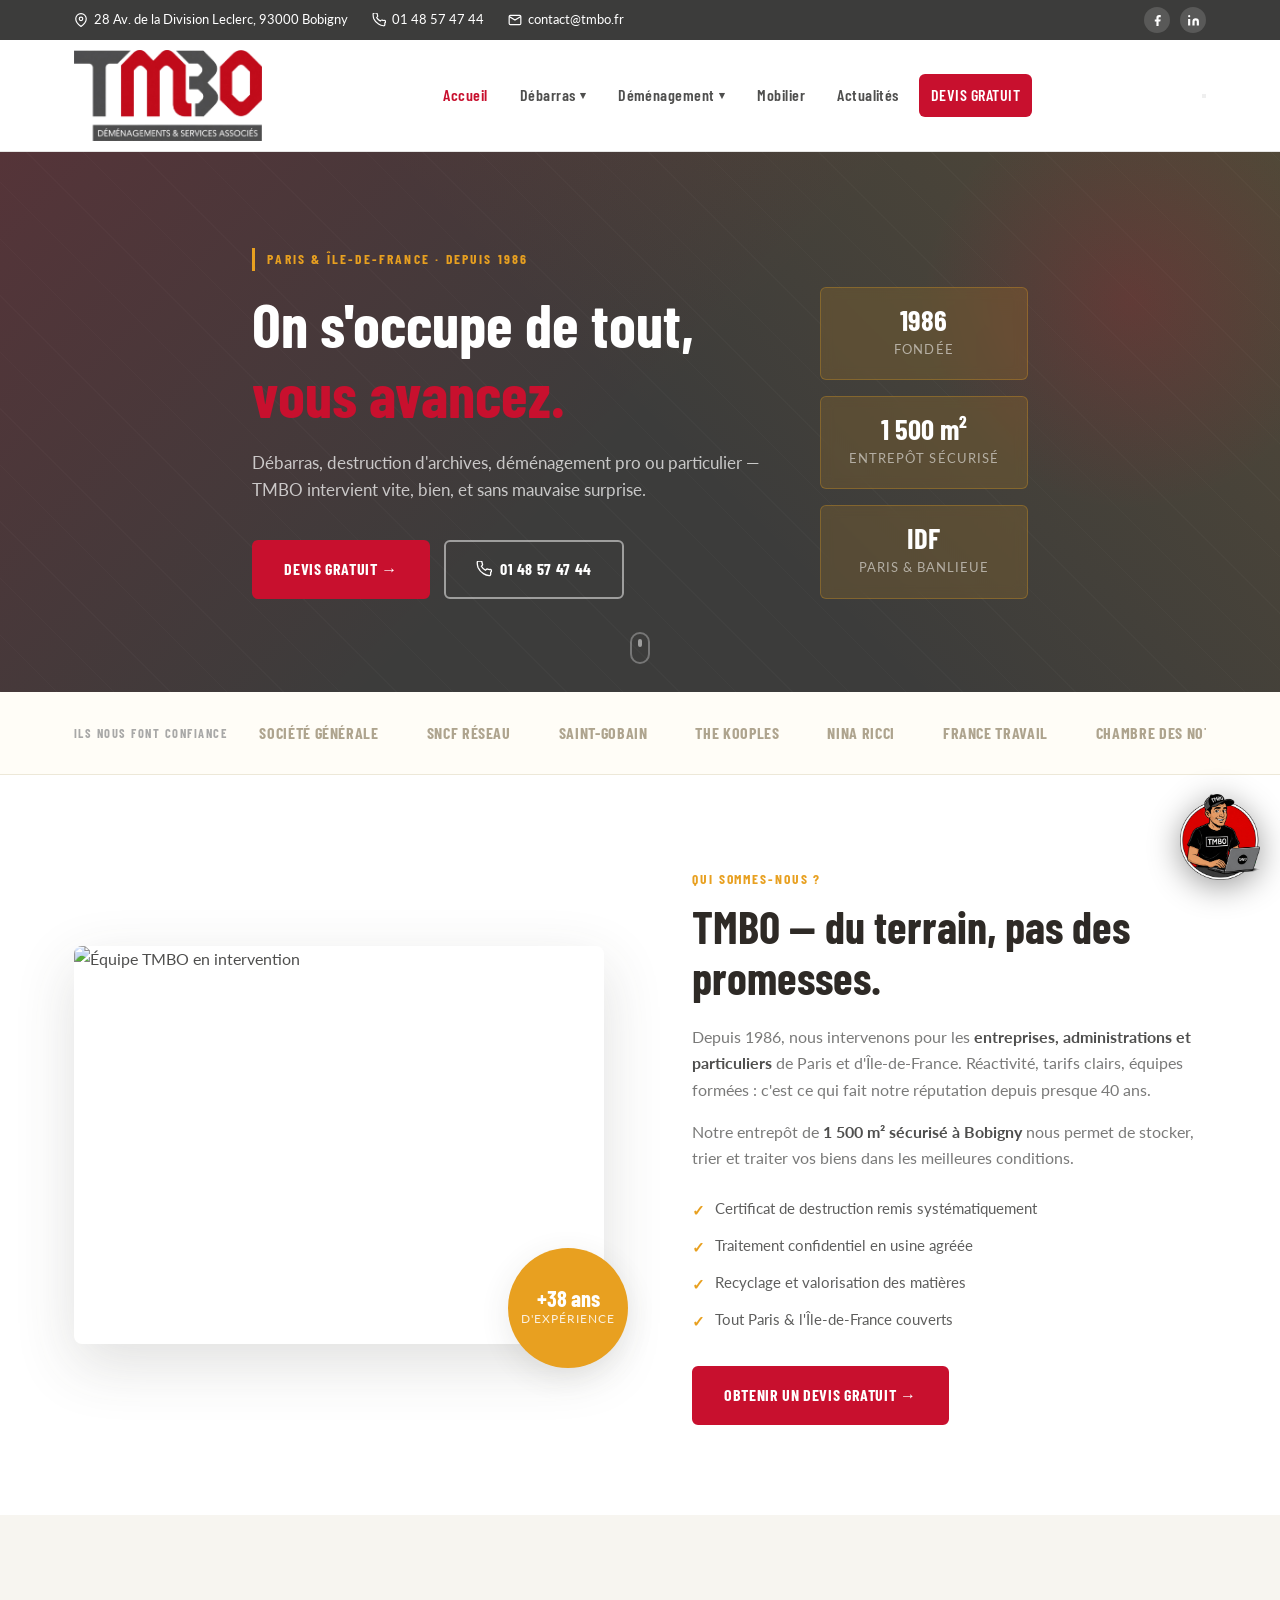
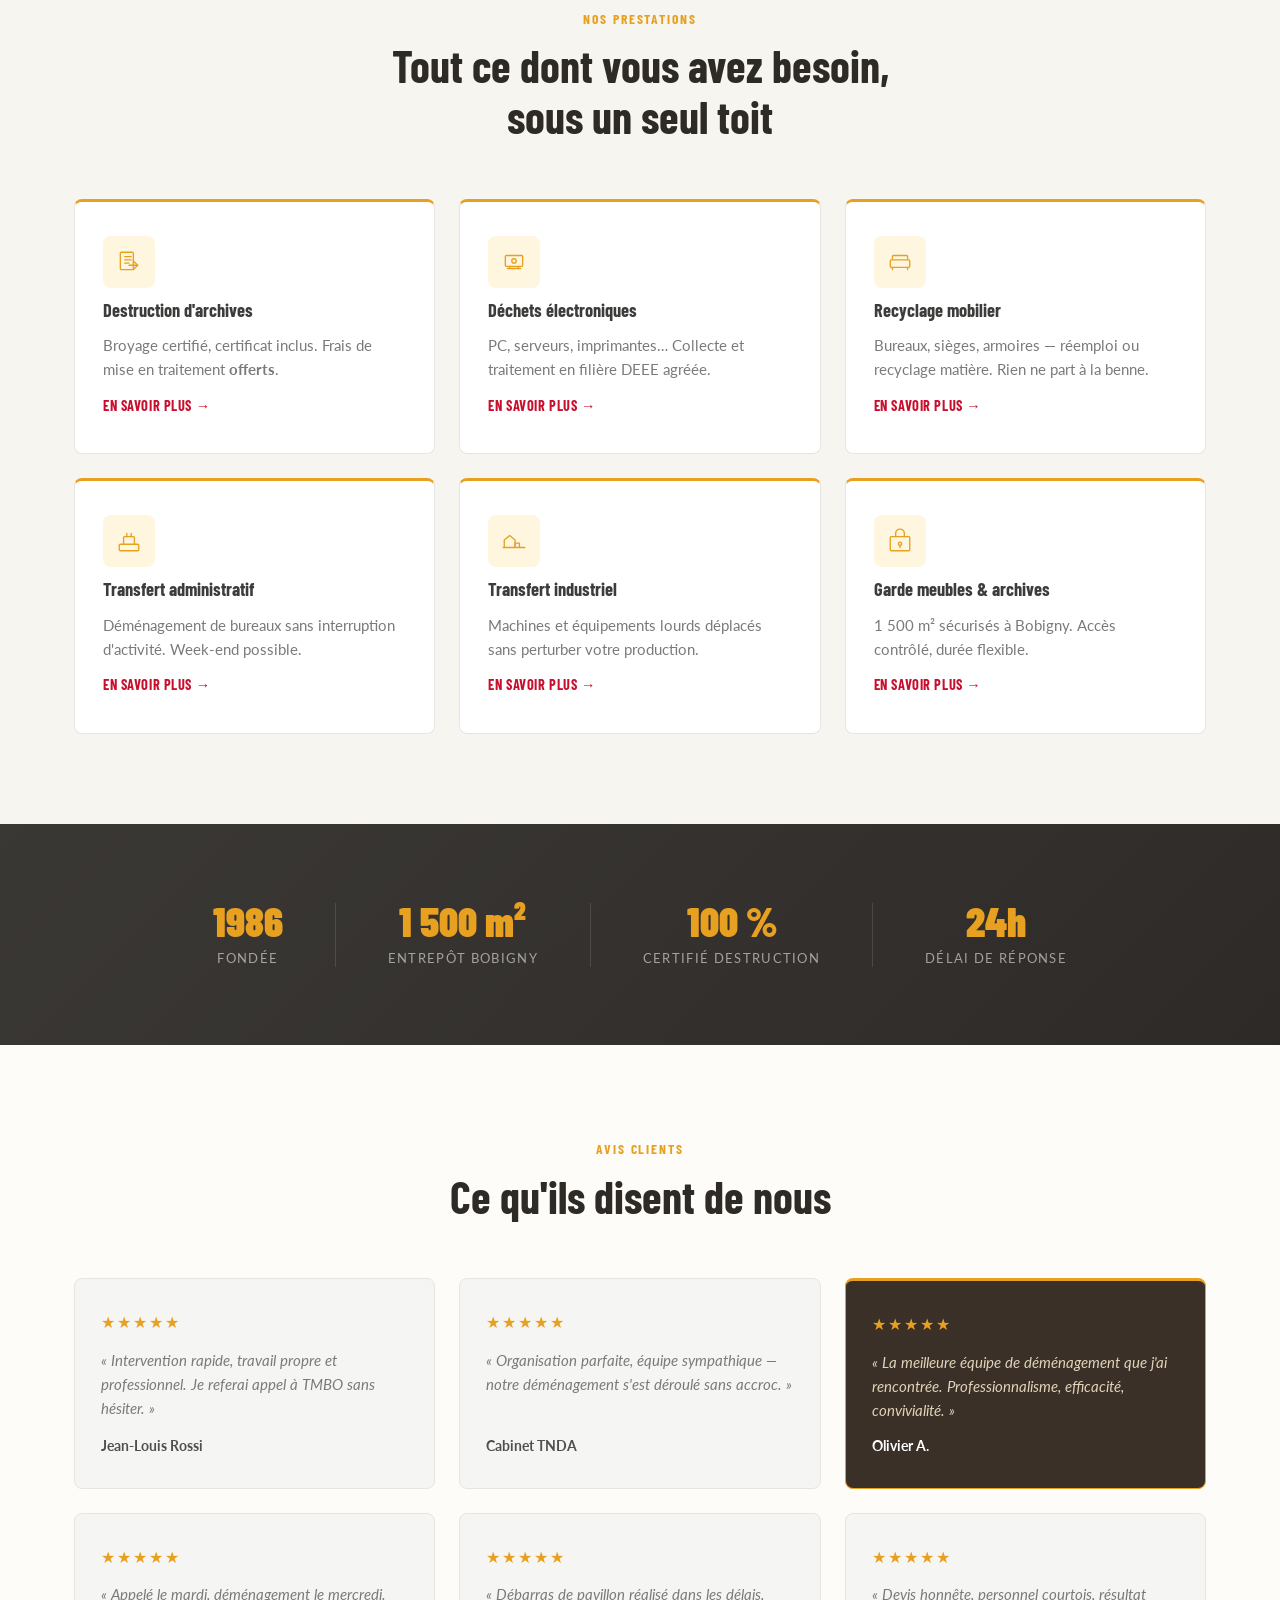
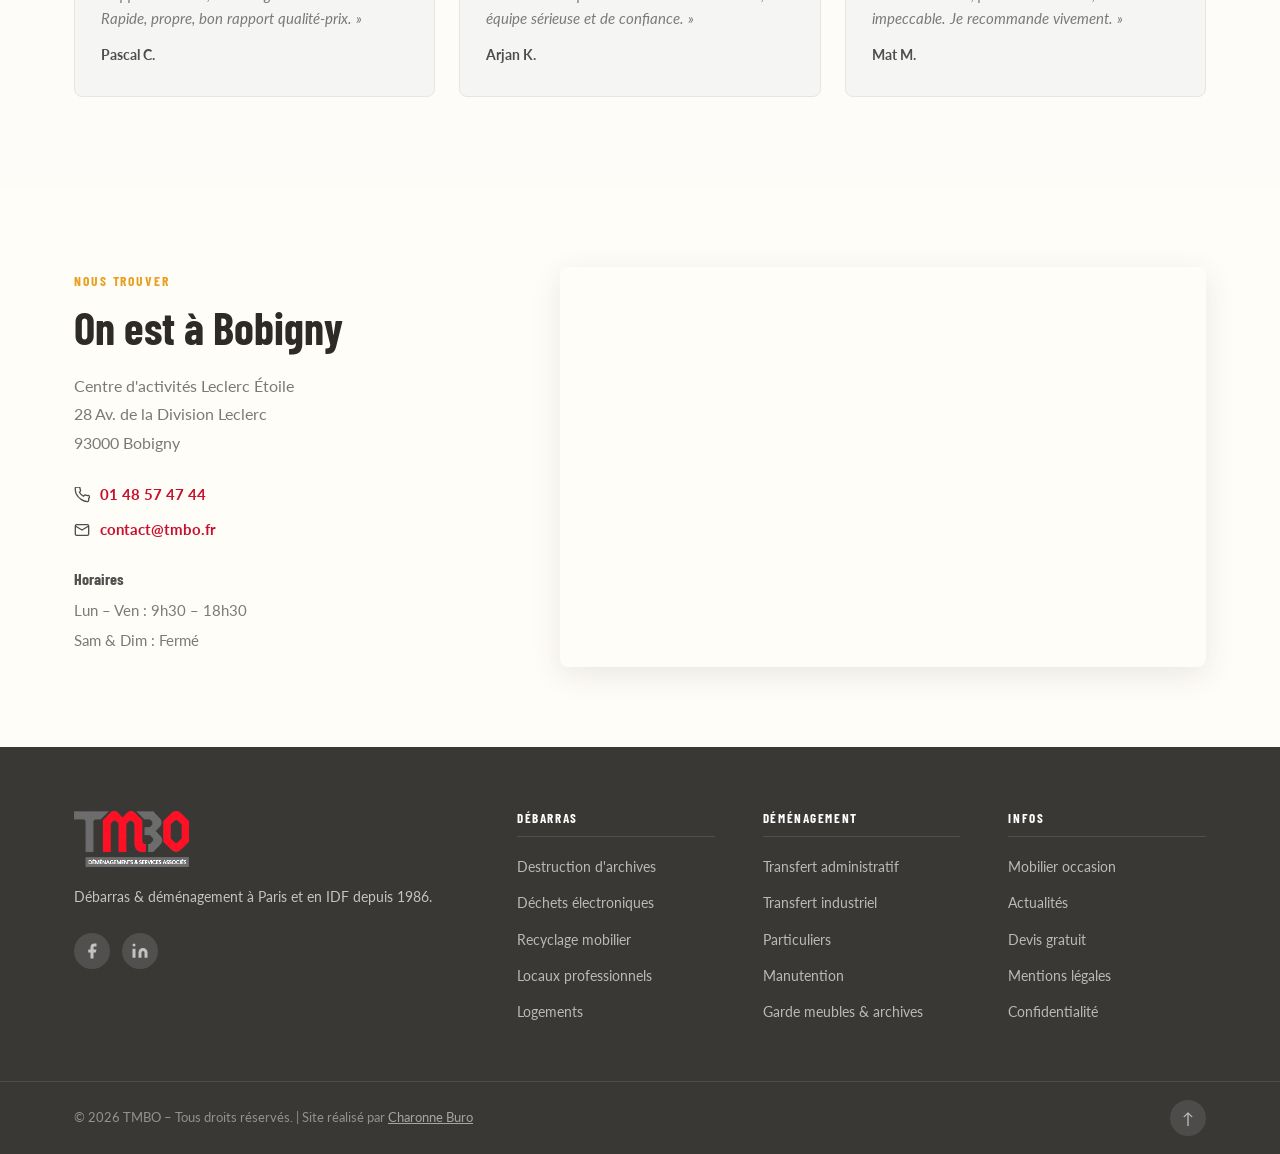
==== commit cec06abb: "add images" ====
--- a/index.html
+++ b/index.html
@@ -106,7 +106,7 @@
   <section class="about section-pad">
     <div class="container about-grid">
       <div class="about-img-wrap">
-        <img src="https://images.pexels.com/photos/3184338/pexels-photo-3184338.jpeg?auto=compress&cs=tinysrgb&w=1200" alt="Équipe TMBO en intervention" loading="lazy" />
+        <img src="img/tmbo-equipe.jpg" alt="Équipe TMBO en intervention" loading="lazy" />
         <div class="about-stamp"><strong>+38 ans</strong><span>d'expérience</span></div>
       </div>
       <div class="about-content">
@@ -150,14 +150,11 @@
           <p>Bureaux, sièges, armoires — réemploi ou recyclage matière. Rien ne part à la benne.</p>
           <span class="service-link">En savoir plus →</span>
         </a>
-        <a href="demenagement.html#admin" class="service-card service-card--img" style="background-image:url('https://images.pexels.com/photos/7464491/pexels-photo-7464491.jpeg?auto=compress&cs=tinysrgb&w=600'); background-size:cover; background-position:center; position:relative;">
-          <div style="position:absolute;inset:0;background:rgba(255,255,255,.92);border-radius:inherit;"></div>
-          <div style="position:relative;">
-            <div class="service-icon"><svg viewBox="0 0 48 48" fill="none"><rect x="6" y="30" width="36" height="12" rx="2" stroke="currentColor" stroke-width="2.5"/><path d="M14 30V18a2 2 0 012-2h16a2 2 0 012 2v12" stroke="currentColor" stroke-width="2.5"/><path d="M20 16V10M28 16V10" stroke="currentColor" stroke-width="2.5" stroke-linecap="round"/></svg></div>
-            <h3>Transfert administratif</h3>
-            <p>Déménagement de bureaux sans interruption d'activité. Week-end possible.</p>
-            <span class="service-link">En savoir plus →</span>
-          </div>
+        <a href="demenagement.html#admin" class="service-card">
+          <div class="service-icon"><svg viewBox="0 0 48 48" fill="none"><rect x="6" y="30" width="36" height="12" rx="2" stroke="currentColor" stroke-width="2.5"/><path d="M14 30V18a2 2 0 012-2h16a2 2 0 012 2v12" stroke="currentColor" stroke-width="2.5"/><path d="M20 16V10M28 16V10" stroke="currentColor" stroke-width="2.5" stroke-linecap="round"/></svg></div>
+          <h3>Transfert administratif</h3>
+          <p>Déménagement de bureaux sans interruption d'activité. Week-end possible.</p>
+          <span class="service-link">En savoir plus →</span>
         </a>
         <a href="demenagement.html#industriel" class="service-card">
           <div class="service-icon"><svg viewBox="0 0 48 48" fill="none"><path d="M6 36V22l10-8 10 8v14" stroke="currentColor" stroke-width="2.5" stroke-linejoin="round"/><path d="M26 36V28h8v8" stroke="currentColor" stroke-width="2.5" stroke-linejoin="round"/><path d="M4 36h40" stroke="currentColor" stroke-width="2.5" stroke-linecap="round"/></svg></div>
--- a/style.css
+++ b/style.css
@@ -147,8 +147,8 @@
 .header-top {
   background: var(--grey-900);
   color: #ffffff;
-  font-size: .72rem;
-  padding: 3px 0;
+  font-size: .8rem;
+  padding: 7px 0;
 }
 .header-top-inner {
   display: flex; align-items: center; gap: 24px;
@@ -158,13 +158,13 @@
 .header-top-inner .header-top-social { display: flex; align-items: center; gap: 10px; margin-left: auto; }
 .header-top-inner .header-top-social a {
   display: flex; align-items: center; justify-content: center;
-  width: 20px; height: 20px; border-radius: 50%;
+  width: 26px; height: 26px; border-radius: 50%;
   background: rgba(255,255,255,.15);
   color: #ffffff;
   transition: background var(--transition), color var(--transition);
 }
 .header-top-inner .header-top-social a:hover { background: var(--red); color: var(--white); }
-.header-top-inner .header-top-social svg { width: 10px; height: 10px; }
+.header-top-inner .header-top-social svg { width: 13px; height: 13px; }
 .header-top-inner span { display: flex; align-items: center; gap: 6px; color: #ffffff; }
 .header-top-inner a { color: #ffffff; transition: color var(--transition); }
 .header-top-inner a:hover { color: rgba(255,255,255,.75); }
@@ -500,11 +500,27 @@
 /* ===== DEVIS PAGE ===== */
 .page-hero {
   background: #3a3835;
-  padding: 72px 0;
+  padding: 36px 0;
   text-align: center;
 }
-.page-hero h1 { color: var(--white); margin-bottom: 12px; }
-.page-hero p { color: rgba(255,255,255,.65); font-size: 1.05rem; }
+.page-hero.with-bg {
+  position: relative; overflow: hidden;
+  padding: 48px 0;
+}
+.page-hero.with-bg::before {
+  content: '';
+  position: absolute; inset: 0;
+  background: rgba(40,36,34,.72);
+  z-index: 1;
+}
+.page-hero.with-bg img.hero-bg-img {
+  position: absolute; inset: 0;
+  width: 100%; height: 100%; object-fit: cover;
+  z-index: 0;
+}
+.page-hero.with-bg .container { position: relative; z-index: 2; }
+.page-hero h1 { color: var(--white); margin-bottom: 10px; }
+.page-hero p { color: rgba(255,255,255,.75); font-size: 1.05rem; }
 
 .devis-section { padding: 72px 0; }
 .devis-grid { display: grid; grid-template-columns: 1.6fr 1fr; gap: 64px; align-items: start; }
@@ -570,7 +586,8 @@
 
 /* ===== RESPONSIVE ===== */
 @media (max-width: 900px) {
-  /* nav-desktop et nav-toggle gérés dans le patch mobile ci-dessous */
+  .nav-desktop { display: none; }
+  .nav-toggle { display: flex; }
 
   .hero-inner { padding-top: 60px; padding-bottom: 60px; }
   .hero-badges { flex-direction: row; }
@@ -591,153 +608,12 @@
 @media (max-width: 600px) {
   .section-pad { padding: 60px 0; }
   .hero-badges { display: none; }
+  .form-row { grid-template-columns: 1fr; }
   .footer-grid { grid-template-columns: 1fr; }
   .cta-inner { text-align: center; justify-content: center; }
   .header-top { display: none; }
   .stats-grid { flex-direction: column; }
   .stat-sep { width: 64px; height: 1px; }
   .clients-bar .container { flex-direction: column; gap: 12px; }
-  /* form-row et form-card gérés dans le patch mobile ci-dessous */
-}
-
-/* ================================================
-   PATCH RESPONSIVE MOBILE — Mai 2026
-   Cibles : burger menu, tap targets, layout mobile
-   ================================================ */
-
-/* ===== BURGER BUTTON ===== */
-.nav-toggle {
-  display: none;
-  flex-direction: column;
-  justify-content: center;
-  align-items: center;
-  gap: 5px;
-  width: 44px;
-  height: 44px;
-  padding: 0;
-  background: transparent;
-  border: none;
-  cursor: pointer;
-  border-radius: var(--radius);
-  transition: background var(--transition);
-  -webkit-tap-highlight-color: transparent;
-}
-.nav-toggle:hover,
-.nav-toggle:focus-visible { background: var(--grey-100); outline: none; }
-.nav-toggle span {
-  display: block;
-  width: 24px;
-  height: 2px;
-  background: var(--grey-900);
-  border-radius: 2px;
-  transition: transform .28s ease, opacity .2s ease;
-  pointer-events: none;
-}
-
-/* ===== BOUTONS — tap targets min 44px ===== */
-.btn-primary,
-.btn-secondary,
-.btn-outline,
-.btn-white {
-  min-height: 44px;
-}
-.btn-nav-mobile {
-  min-height: 48px;
-  padding: 14px 24px;
-  font-size: 1rem;
-  letter-spacing: .06em;
-  border-radius: var(--radius);
-  margin: 8px 16px 4px;
-}
-
-/* ===== NAV MOBILE — améliorée ===== */
-.nav-mobile a:not(.btn-nav-mobile) {
-  min-height: 48px;
-  display: flex;
-  align-items: center;
-  padding: 0 24px;
-  font-size: 1.05rem;
-}
-
-/* ===== HEADER-TOP : masquer tôt sur petits écrans ===== */
-@media (max-width: 768px) {
-  .header-top { display: none; }
-  .nav-toggle { display: flex; }
-  .nav-desktop { display: none; }
-}
-
-/* ===== BREAKPOINT 480px ===== */
-@media (max-width: 480px) {
-  .logo img { height: 64px; }
-
-  /* Hero */
-  .hero { min-height: auto; }
-  .hero-inner { padding-top: 40px; padding-bottom: 40px; gap: 28px; }
-  .hero-actions { flex-direction: column; gap: 10px; }
-  .hero-actions .btn-primary,
-  .hero-actions .btn-secondary,
-  .hero-actions .btn-outline,
-  .hero-actions .btn-white {
-    width: 100%;
-    justify-content: center;
-    text-align: center;
-  }
-
-  /* Sections */
-  .section-pad { padding: 48px 0; }
-  .container { padding: 0 16px; }
-
-  /* Cards de services */
-  .services-grid { grid-template-columns: 1fr; }
-
-  /* Stats */
-  .stat { padding: 16px 20px; }
-  .stat-num { font-size: 2rem; }
-
-  /* Formulaire */
-  .form-row { grid-template-columns: 1fr; gap: 0; }
-  .form-card { padding: 24px 16px; }
-  .form-group input,
-  .form-group select,
-  .form-group textarea {
-    font-size: 16px; /* évite le zoom auto sur iOS */
-    padding: 13px 14px;
-    min-height: 44px;
-  }
-  .form-submit { min-height: 52px; font-size: 1rem; }
-
-  /* CTA */
-  .cta-actions { flex-direction: column; width: 100%; }
-  .cta-actions .btn-primary,
-  .cta-actions .btn-secondary,
-  .cta-actions .btn-white,
-  .cta-actions .btn-outline {
-    width: 100%;
-    justify-content: center;
-  }
-
-  /* Footer */
-  .footer-grid { grid-template-columns: 1fr; gap: 28px; }
-  .footer-bottom .container { flex-direction: column; gap: 12px; text-align: center; }
-  .footer-brand { grid-column: auto; }
-
-  /* Map */
-  .map-embed iframe { height: 260px; }
-
-  /* Page hero (mentions légales etc.) */
-  .page-hero { padding: 48px 0; }
-}
-
-/* ===== BREAKPOINT 360px (très petits phones) ===== */
-@media (max-width: 360px) {
-  .logo img { height: 52px; }
-  .container { padding: 0 12px; }
-  .btn-primary,
-  .btn-secondary,
-  .btn-outline,
-  .btn-white,
-  .btn-nav-mobile {
-    padding: 13px 18px;
-    font-size: .9rem;
-  }
-}
+  .form-card { padding: 28px 20px; }
+}
